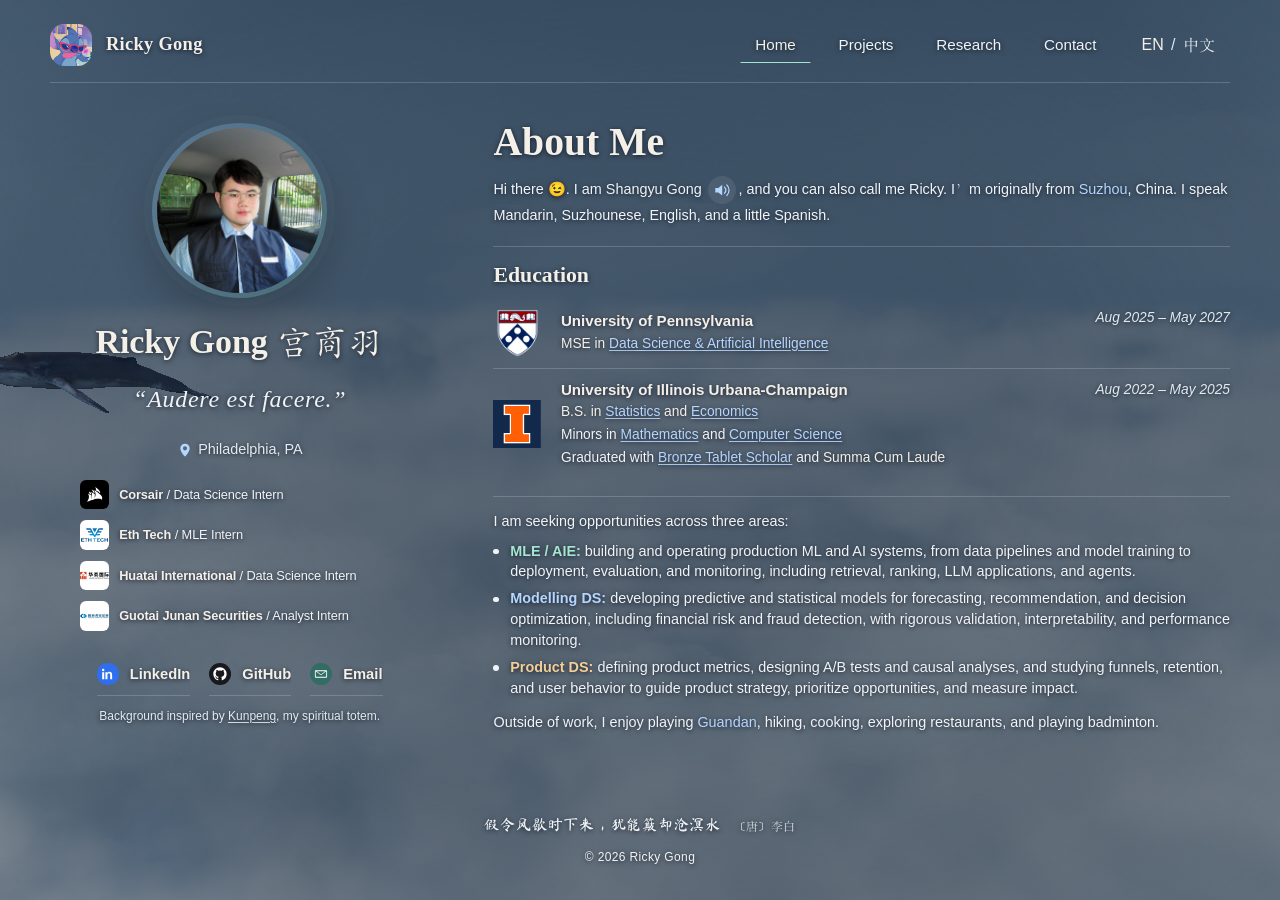
==== index.html @ 72120b15 "Add private portfolio analytics admin entry" ====
<!DOCTYPE html>
<html lang="en">
  <head>
    <meta charset="UTF-8" />
    <meta name="viewport" content="width=device-width, initial-scale=1.0" />
    <title>Ricky Gong | Homepage</title>
    <meta
      name="description"
      content="Shangyu Gong (Ricky Gong, 宫商羽): data science and AI portfolio featuring machine learning, search and recommendation, causal inference, research, and teaching."
    />
    <link rel="canonical" href="https://ricky-s-gong.github.io/" />
    <meta name="google-site-verification" content="833BFG0Uy-rl3wBpezrpCgb5vTBMN2tHVnR4rTbkSSg" />
    <meta property="og:type" content="website" />
    <meta property="og:url" content="https://ricky-s-gong.github.io/" />
    <meta property="og:title" content="Ricky Gong | Homepage" />
    <meta property="og:description" content="Explore Shangyu Gong's data science and AI projects, research, and teaching." />
    <link rel="icon" type="image/jpeg" href="./assets/favicon.jpg?v=20260407-detail-mobile-2022" />
    <link rel="preconnect" href="https://fonts.googleapis.com" />
    <link rel="preconnect" href="https://fonts.gstatic.com" crossorigin />
    <link rel="stylesheet" href="./styles.css?v=20261106-portfolio-admin-0076" />
    <script src="./locale.js?v=20260407-detail-mobile-2022"></script>
  </head>
  <body data-view="home" data-sky>
    <div class="home-sky" aria-hidden="true">
      <canvas id="home-sky"></canvas>
    </div>
    <div class="page-shell">
      <div class="ambient ambient-left"></div>
      <div class="ambient ambient-right"></div>

      <header class="site-header">
        <a class="brand" href="#home">
          <img class="brand-mark" src="./assets/favicon.jpg?v=20260827-stitch-brand-0015" alt="" />
          <span class="brand-text">Ricky Gong</span>
        </a>

        <div class="site-header-actions">
          <nav class="site-nav" aria-label="Primary">
            <a href="#home" data-view-link="home" id="nav-home">Home</a>
            <a href="#projects" data-view-link="projects" id="nav-projects">Projects</a>
            <a href="#research" data-view-link="research" id="nav-research">Research</a>
            <a href="#contact" data-view-link="contact" id="nav-contact">Contact</a>
          </nav>
          <button data-locale-toggle></button>
        </div>
      </header>

      <main id="top" class="view-stage">
        <section id="home" class="view-panel is-active" data-view="home">
          <div class="home-overview">
            <div class="hero home-hero">
              <div class="hero-stage glass">
                <div class="portrait-shell">
                  <div class="portrait-ring">
                    <img id="hero-portrait-image" class="portrait-image" alt="Portrait of Shangyu Gong" />
                    <div id="hero-portrait-fallback" class="portrait-fallback">RG</div>
                  </div>
                </div>

                <div class="intro-card">
                  <h1 id="hero-name"><span lang="en">Ricky Gong</span> <span class="hero-name-cn" lang="zh-Hans">宫商羽</span></h1>
                  <p class="hero-subtitle hero-motto" id="hero-subtitle"></p>
                  <p class="hero-location" id="hero-location"></p>
                  <div class="hero-industry-list" id="hero-industry-list"></div>

                  <div class="hero-link-row" id="hero-link-row"></div>
                  <p class="hero-background-note" id="hero-background-note"></p>
                </div>
              </div>
            </div>

            <div class="home-about">
              <h2 id="about-heading">About Me</h2>
              <div id="home-intro-content" class="home-about-prose section-tight">
                <p>I am Shangyu Gong (Ricky Gong, 宫商羽), studying Data Science &amp; Artificial Intelligence at the University of Pennsylvania. Explore my projects in machine learning, search and recommendation, causal inference, and data systems, alongside my research and teaching.</p>
              </div>
              <section class="education-section" aria-labelledby="education-heading">
                <h3 id="education-heading">Education</h3>
                <div class="education-list" id="education-list"></div>
              </section>
              <div id="home-about-content" class="home-about-prose section-tight"></div>
            </div>
          </div>
          <footer class="home-poem" lang="zh-Hans">
            <p class="poem-text">假令风歇时下来，犹能簸却沧溟水</p>
            <p class="poem-source">〔唐〕李白</p>
            <p class="home-copyright" lang="en">© 2026 Ricky Gong</p>
          </footer>
        </section>

        <section class="view-panel" data-view="projects">
          <div id="projects" class="section-heading project-section-header">
            <div>
              <h2 id="projects-heading">Selected Projects</h2>
            </div>
          </div>
          <div class="project-section-intro">
            <p id="projects-intro">
              This section brings together the projects that best represent how I think and work, organized by toolkit.
            </p>
          </div>
          <div class="projects-nav section-tight" id="projects-nav"></div>
          <div class="projects-categories section-offset" id="projects-categories"></div>
        </section>

        <section id="research" class="view-panel" data-view="research">
          <div class="research-section-stack">
            <section class="research-subsection">
              <div class="section-heading research-subheading">
                <div>
                  <h2 id="research-heading">Research</h2>
                </div>
              </div>
              <!-- <div id="research-intro" class="research-intro"></div> -->
              <section class="research-category">
                <!-- <h3 id="ai-research-heading">AI Research</h3> -->
                <div class="research-card-grid" id="ai-research-cards"></div>
              </section>
              <!--
              <section class="research-category" aria-labelledby="economics-research-heading">
                <h3 id="economics-research-heading">Economics Research</h3>
                <div class="research-card-grid" id="economics-research-cards"></div>
              </section>
              -->
            </section>
            <section class="research-subsection">
              <div class="section-heading research-subheading">
                <div>
                  <h2 id="teaching-heading">Teaching</h2>
                </div>
              </div>
              <div class="research-card-grid" id="teaching-cards"></div>
            </section>
          </div>
        </section>

        <section id="contact" class="view-panel" data-view="contact">
          <div class="contact-section glass">
            <div class="contact-copy">
              <h2 id="contact-heading">Connect, coffee chats, and potential opportunities.</h2>
              <p class="section-copy" id="contact-copy">
                If you'd like to connect, you can schedule a conversation, request my resume privately, or follow up
                by email or social media.
              </p>
            </div>
            <div class="contact-actions">
              <div class="contact-booking-grid" id="contact-booking"></div>
              <div class="hero-link-row contact-link-row" id="contact-links"></div>
              <div><a class="back-link" id="contact-admin" href="./admin/">Admin</a></div>
            </div>
          </div>
          <p class="site-credits">Background artwork: <a href="https://sketchfab.com/3d-models/blue-whale-textured-d24d19021c724c3a9134eebcb76b0e0f" target="_blank" rel="noreferrer">Blue Whale — Bohdan Lvov</a>, <a href="https://creativecommons.org/licenses/by/4.0/" target="_blank" rel="noreferrer">CC BY 4.0</a>; scene lighting, scale and flight path adapted for this site. Cloud texture: <a href="https://github.com/pmndrs/assets#textures" target="_blank" rel="noreferrer">pmndrs/assets, CC0</a>.</p>
        </section>
      </main>
    </div>

    <dialog id="teaser-dialog" class="teaser-dialog" aria-label="Paper teaser, full image">
      <button type="button" aria-label="Close image" autofocus>×</button>
      <img alt="" />
    </dialog>

    <script src="./projects-data.js?v=20260826-hero-industry-0005"></script>
    <script src="./script.js?v=20261106-portfolio-admin-0076"></script>
    <script src="./site-background.js?v=20261106-portfolio-admin-0076"></script>
    <script src="./site-analytics.js?v=20261106-portfolio-admin-0076"></script>
  </body>
</html>
---- styles.css ----
:root {
  --bg: #08111f;
  --bg-soft: #12233f;
  --surface: rgba(7, 17, 32, 0.64);
  --surface-border: rgba(154, 207, 255, 0.18);
  --text: #f3f6fb;
  --text-soft: #b7c6db;
  --text-muted: #8c9cb1;
  --accent: #7cf7c1;
  --accent-2: #7ac6ff;
  --accent-3: #ffd166;
  --shadow: 0 30px 80px rgba(0, 0, 0, 0.35);
  --radius-lg: 28px;
  --max-width: 1180px;
}

* {
  box-sizing: border-box;
}

html {
  scroll-behavior: smooth;
}

body {
  margin: 0;
  min-height: 100vh;
  font-family: "Avenir Next", "Segoe UI", "Site Songti", "Songti SC", "SimSun", sans-serif;
  color: var(--text);
  background:
    radial-gradient(circle at top left, rgba(122, 198, 255, 0.18), transparent 28%),
    radial-gradient(circle at top right, rgba(124, 247, 193, 0.12), transparent 30%),
    linear-gradient(160deg, #040a13 0%, #08111f 48%, #0d1930 100%);
}

a {
  color: inherit;
  text-decoration: none;
}

.page-shell {
  position: relative;
  overflow: hidden;
}

.ambient {
  position: fixed;
  width: 40rem;
  height: 40rem;
  border-radius: 999px;
  filter: blur(70px);
  opacity: 0.18;
  pointer-events: none;
  z-index: 0;
  animation: ambientDrift 14s ease-in-out infinite alternate;
}

.ambient-left {
  top: 3rem;
  left: -10rem;
  background: #39d6ff;
}

.ambient-right {
  top: 28rem;
  right: -14rem;
  background: #8fff96;
  animation-duration: 18s;
  animation-direction: alternate-reverse;
}

.site-header,
main {
  position: relative;
  z-index: 1;
}

.site-header {
  width: min(calc(100% - 2rem), var(--max-width));
  margin: 0 auto;
  padding: 1.5rem 0 0;
  display: flex;
  justify-content: space-between;
  align-items: center;
}

.site-header-actions {
  display: flex;
  align-items: center;
  gap: 0.9rem;
}

.brand {
  display: inline-flex;
  align-items: center;
  gap: 0.9rem;
  font-weight: 700;
  letter-spacing: 0.02em;
}

.brand-mark {
  width: 2.6rem;
  height: 2.6rem;
  border-radius: 0.9rem;
  display: block;
  overflow: hidden;
  object-fit: cover;
}

.brand-text {
  font-family: "Iowan Old Style", "Palatino Linotype", "Site Songti", "Songti SC", "SimSun", serif;
  font-size: 1.15rem;
}

.site-nav {
  display: flex;
  gap: 0.75rem;
  align-items: center;
  flex-wrap: wrap;
  color: var(--text-soft);
  font-size: 0.95rem;
}

.site-nav a {
  padding: 0.55rem 0.9rem;
  border-radius: 999px;
  border: 1px solid transparent;
  transition: border-color 180ms ease, background 180ms ease, color 180ms ease;
}

.site-nav a:hover,
.site-nav a:focus-visible {
  color: var(--text);
}

.site-nav a.is-active {
  color: var(--text);
  background: rgba(255, 255, 255, 0.06);
  border-color: rgba(124, 247, 193, 0.26);
}

.locale-toggle {
  display: inline-flex;
  align-items: center;
  gap: 0.45rem;
  padding: 0.55rem 0.9rem;
  border-radius: 999px;
  border: 1px solid rgba(154, 207, 255, 0.18);
  background: rgba(255, 255, 255, 0.05);
  color: var(--text-soft);
  font: inherit;
  cursor: pointer;
  transition: border-color 180ms ease, background 180ms ease, color 180ms ease, transform 180ms ease;
}

.locale-toggle:hover,
.locale-toggle:focus-visible {
  color: var(--text);
  border-color: rgba(124, 247, 193, 0.34);
  background: rgba(255, 255, 255, 0.08);
  transform: translateY(-1px);
}

.locale-toggle-option.is-active {
  color: var(--text);
}

.locale-toggle-divider {
  color: var(--text-muted);
}

main {
  width: min(calc(100% - 2rem), var(--max-width));
  margin: 0 auto;
  padding: 3rem 0 4rem;
}

.view-stage {
  min-height: calc(100vh - 7rem);
}

.detail-topbar {
  display: flex;
  justify-content: space-between;
  align-items: center;
  gap: 1rem;
}

.view-panel {
  display: none;
  min-height: calc(100vh - 7rem);
  padding: 2rem 0 1rem;
}

.view-panel.is-active {
  display: block;
}

@media (prefers-reduced-motion: no-preference) {
  .view-panel.is-active {
    animation: viewEnter 240ms cubic-bezier(.2, .65, .3, 1) both;
  }
}

@keyframes viewEnter {
  from { opacity: 0; transform: translateY(4px); }
  to { opacity: 1; transform: translateY(0); }
}

#home {
  padding-top: 0.6rem;
}

.home-overview {
  min-height: auto;
  display: grid;
  grid-template-columns: minmax(300px, 0.68fr) minmax(0, 1.32fr);
  gap: 1.25rem;
  align-items: stretch;
}

.home-hero {
  display: flex;
  align-items: center;
  justify-content: center;
  min-height: auto;
}

.hero-stage {
  width: 100%;
  min-height: 100%;
  display: grid;
  grid-template-columns: 1fr;
  gap: 1rem;
  align-items: center;
  justify-items: center;
  align-content: center;
  padding: 1.45rem;
  position: relative;
  overflow: hidden;
  transform-style: preserve-3d;
}

.hero-stage::before {
  content: "";
  position: absolute;
  inset: 0;
  background:
    radial-gradient(circle at 15% 35%, rgba(122, 198, 255, 0.18), transparent 28%),
    radial-gradient(circle at 80% 70%, rgba(124, 247, 193, 0.14), transparent 26%);
  pointer-events: none;
}

.hero-stage::after {
  content: none;
}

.motion-ready .hero-stage::after {
  animation: none;
}

.portrait-shell,
.intro-card {
  position: relative;
  z-index: 1;
}

.portrait-shell {
  display: flex;
  justify-content: center;
}

.portrait-ring {
  width: clamp(175px, 13vw, 220px);
  height: clamp(175px, 13vw, 220px);
  border-radius: 999px;
  padding: 5px;
  overflow: hidden;
  background: linear-gradient(135deg, rgba(154, 207, 255, 0.28), rgba(124, 247, 193, 0.16));
  box-shadow:
    0 18px 45px rgba(0, 0, 0, 0.24),
    0 0 0 8px rgba(154, 207, 255, 0.035);
  position: relative;
}

.portrait-ring > * {
  position: relative;
  z-index: 1;
}

.portrait-image,
.portrait-fallback {
  width: 100%;
  height: 100%;
  border-radius: 999px;
}

.portrait-image {
  display: none;
  object-fit: cover;
  object-position: center 48%;
  background: #657286;
}

.portrait-image.is-visible {
  display: block;
}

.portrait-fallback {
  display: grid;
  place-items: center;
  background:
    radial-gradient(circle at 30% 25%, rgba(255, 255, 255, 0.18), transparent 20%),
    linear-gradient(160deg, #143152 0%, #0f223b 55%, #0a1627 100%);
  font-family: "Baskerville", "Times New Roman", "Site Songti", "Songti SC", "SimSun", serif;
  font-size: clamp(3rem, 7vw, 4.6rem);
  font-weight: 700;
  letter-spacing: 0.04em;
  color: rgba(243, 246, 251, 0.94);
}

.portrait-fallback.is-hidden {
  display: none;
}

.intro-card {
  width: 100%;
  max-width: 460px;
  padding: 0;
  border: 0;
  border-radius: 0;
  background: transparent;
  backdrop-filter: none;
  -webkit-backdrop-filter: none;
  box-shadow: none;
  text-align: center;
}

.intro-card h1 {
  font-size: clamp(2rem, 3.15vw, 2.7rem);
  max-width: none;
}

.name-audio-button {
  display: inline-flex;
  align-items: center;
  justify-content: center;
  vertical-align: middle;
  width: 1.75rem;
  height: 1.75rem;
  margin: 0 .15rem;
  padding: .3rem;
  border: 0;
  border-radius: 50%;
  background: rgba(255, 255, 255, .08);
  color: var(--accent-2);
  cursor: pointer;
}
.name-audio-button svg { width: 100%; height: 100%; }
.name-audio-button:hover { color: var(--accent); background: rgba(255, 255, 255, .16); }
.name-audio-status { color: var(--text-soft); font-size: .85rem; }

.eyebrow,
.section-tag,
.status-label,
.spotlight-label {
  text-transform: uppercase;
  letter-spacing: 0.18em;
  font-size: 0.73rem;
  color: var(--accent);
}

h1,
h2,
h3 {
  margin: 0;
}

h1 {
  margin-top: 0.65rem;
  font-family: "Baskerville", "Times New Roman", "Site Songti", "Songti SC", "SimSun", serif;
  font-size: clamp(3rem, 7vw, 5rem);
  line-height: 0.96;
  max-width: 12ch;
}

h2 {
  font-family: "Baskerville", "Times New Roman", "Site Songti", "Songti SC", "SimSun", serif;
  font-size: clamp(2rem, 4vw, 3rem);
}

.home-about h2 {
  font-size: clamp(2.1rem, 3.1vw, 3rem);
  line-height: 1;
}

h3 {
  font-size: 1.1rem;
}

.hero-text,
.section-copy,
.prose,
.stack-item p,
.toolbox-copy,
.project-card p {
  color: var(--text-soft);
  line-height: 1.75;
  font-size: 1rem;
}

.hero-text {
  margin: 0.8rem auto 0;
  max-width: 46ch;
  text-align: center;
  line-height: 1.56;
  font-size: clamp(0.92rem, 1vw, 1rem);
}

.hero-subtitle {
  margin: 0.55rem auto 0;
  max-width: none;
  color: var(--text);
  font-size: clamp(1.05rem, 1.7vw, 1.38rem);
  line-height: 1.3;
  font-weight: 500;
}

.hero-location {
  display: flex;
  align-items: center;
  justify-content: center;
  gap: 0.34rem;
  margin: 0.48rem auto 0;
  color: var(--text-muted);
  font-size: 0.9rem;
  line-height: 1.2;
}

.hero-location-icon {
  display: grid;
  width: 1rem;
  height: 1rem;
  place-items: center;
  color: var(--accent-2);
}

.hero-location-svg {
  width: 100%;
  height: 100%;
}

.hero-link-row {
  display: flex;
  flex-wrap: nowrap;
  gap: 0.42rem;
  margin-top: 1.05rem;
  align-items: center;
  justify-content: center;
}

.button {
  padding: 0.9rem 1.3rem;
  border-radius: 999px;
  font-weight: 700;
  transition: transform 180ms ease, box-shadow 180ms ease, background 180ms ease;
}

.button:hover,
.button:focus-visible {
  transform: translateY(-2px);
}

.button-primary {
  color: #04101e;
  background: linear-gradient(135deg, var(--accent), var(--accent-2));
  box-shadow: 0 10px 24px rgba(122, 198, 255, 0.24);
}

.button-secondary {
  border: 1px solid rgba(255, 255, 255, 0.12);
  background: rgba(255, 255, 255, 0.04);
}

.hero-link,
.glass,
.timeline-item::before,
.project-card,
.capability-card {
  backdrop-filter: blur(16px);
  -webkit-backdrop-filter: blur(16px);
}

.hero-link,
.glass,
.project-card,
.capability-card,
.timeline-item {
  border: 1px solid var(--surface-border);
  background: var(--surface);
  border-radius: var(--radius-lg);
  box-shadow: var(--shadow);
}

.panel,
.toolbox,
.contact-section {
  padding: 1.4rem;
}

.stack-item-meta {
  display: block;
  margin-top: 0.4rem;
  color: var(--text-muted);
  font-size: 0.9rem;
}

.hero-link-row .hero-link {
  display: inline-flex;
  align-items: center;
  gap: 0.7rem;
  justify-content: center;
  min-width: 0;
  padding: 0.95rem 1.25rem;
  border-radius: 16px;
  color: var(--text);
  font-weight: 600;
  white-space: nowrap;
  position: relative;
  overflow: hidden;
  transform: perspective(800px) rotateX(var(--tilt-x, 0deg)) rotateY(var(--tilt-y, 0deg));
  transition: transform 220ms ease, border-color 180ms ease, background 180ms ease, box-shadow 220ms ease;
}

.hero-link-row .hero-link::after,
.contact-action-card::after,
.project-card-link::before {
  content: "";
  position: absolute;
  inset: 0;
  border-radius: inherit;
  background: radial-gradient(circle at var(--glare-x, 50%) var(--glare-y, 0%), rgba(255, 255, 255, 0.2), transparent 32%);
  opacity: 0;
  pointer-events: none;
  transition: opacity 180ms ease;
}

.hero-link-row .hero-link:hover,
.hero-link-row .hero-link:focus-visible {
  transform: perspective(800px) translateY(-2px) rotateX(var(--tilt-x, 0deg)) rotateY(var(--tilt-y, 0deg));
  border-color: rgba(124, 247, 193, 0.34);
  box-shadow: 0 18px 42px rgba(0, 0, 0, 0.24);
}

.hero-link-row .hero-link:hover::after,
.hero-link-row .hero-link:focus-visible::after,
.contact-action-card:hover::after,
.contact-action-card:focus-visible::after,
.project-card-link:hover::before,
.project-card-link:focus-visible::before {
  opacity: 1;
}

.hero-link-row .hero-link-icon {
  width: 1.35rem;
  height: 1.35rem;
  display: grid;
  place-items: center;
  color: currentColor;
  flex: 0 0 auto;
}

.hero-link-row .hero-link-svg {
  width: 100%;
  height: 100%;
  display: block;
}

.hero-link-row .hero-link-text {
  font-size: 0.92rem;
  line-height: 1;
}

.hero-link-row .hero-link {
  padding: 0.58rem 0.68rem;
  border-radius: 14px;
}

.home-hero .hero-link-row .hero-link,
.home-hero .hero-link-row .hero-link:hover,
.home-hero .hero-link-row .hero-link:focus-visible {
  transform: none;
}

.home-hero .hero-link-row .hero-link::after {
  content: none;
}

.hero-link-row .hero-link[href^="https://www.linkedin.com"] {
  background: rgba(255, 255, 255, 0.05);
  border-color: rgba(86, 138, 255, 0.2);
  color: var(--text);
}

.hero-link-row .hero-link[href^="https://github.com"] {
  background: rgba(255, 255, 255, 0.05);
  border-color: rgba(255, 255, 255, 0.12);
  color: var(--text);
}

.hero-link-row .hero-link[href^="mailto:"] {
  background: rgba(255, 255, 255, 0.06);
  color: var(--text);
}

.hero-link-row .hero-link[href^="https://www.linkedin.com"] .hero-link-icon {
  color: #ffffff;
  background: #2f6fed;
  border-radius: 10px;
  padding: 0.22rem;
}

.hero-link-row .hero-link[href^="https://github.com"] .hero-link-icon {
  color: #ffffff;
  background: #17191d;
  border-radius: 999px;
  padding: 0.24rem;
}

.hero-link-row .hero-link[href^="mailto:"] .hero-link-icon {
  color: #ffffff;
  background: rgba(124, 247, 193, 0.22);
  border-radius: 999px;
  padding: 0.24rem;
}

.projects-nav {
  display: flex;
  flex-wrap: nowrap;
  gap: 0.42rem;
  overflow-x: auto;
  scrollbar-width: none;
}

.projects-nav::-webkit-scrollbar {
  display: none;
}

.project-nav-pill {
  border: 1px solid rgba(255, 255, 255, 0.12);
  background: rgba(5, 8, 14, 0.88);
  color: var(--text);
  border-radius: 999px;
  flex: 1 1 0;
  min-width: fit-content;
  padding: 0.54rem 0.62rem;
  font: inherit;
  font-size: clamp(0.74rem, 0.9vw, 0.9rem);
  line-height: 1.15;
  white-space: nowrap;
  cursor: pointer;
  transition: border-color 180ms ease, color 180ms ease, transform 180ms ease, background 180ms ease;
}

.project-nav-pill:hover,
.project-nav-pill:focus-visible {
  color: var(--text);
  border-color: rgba(124, 247, 193, 0.34);
  background: rgba(13, 18, 29, 0.96);
  transform: translateY(-1px);
}

.projects-categories {
  display: grid;
  gap: 3.5rem;
}

.project-category-block {
  display: grid;
  gap: 1.4rem;
  scroll-margin-top: 1.5rem;
}

.project-category-heading {
  align-items: start;
}

.project-category-heading > div {
  align-self: start;
}

.project-category-heading h2 {
  margin: 0;
  font-size: clamp(1.18rem, 1.8vw, 1.65rem);
  line-height: 1.15;
}

.project-category-heading .section-copy {
  margin: 0;
  font-size: 0.98rem;
  max-width: 44rem;
}

.project-section-header {
  grid-template-columns: 1fr;
  align-items: end;
  margin-bottom: 0.5rem;
}

.project-section-intro {
  max-width: 980px;
}

.project-section-intro p {
  margin: 0;
  color: var(--text-soft);
  line-height: 1.78;
  font-size: 1rem;
}

.project-card-link {
  display: grid;
  gap: 0.95rem;
  align-content: start;
  animation: none;
  transform: perspective(1000px) rotateX(var(--tilt-x, 0deg)) rotateY(var(--tilt-y, 0deg));
  transform-style: preserve-3d;
  transition: transform 220ms ease, border-color 180ms ease, background 180ms ease, box-shadow 220ms ease;
}

.project-card-link:hover,
.project-card-link:focus-visible {
  transform: perspective(1000px) translateY(-6px) rotateX(var(--tilt-x, 0deg)) rotateY(var(--tilt-y, 0deg));
  border-color: rgba(124, 247, 193, 0.3);
  box-shadow: 0 34px 86px rgba(0, 0, 0, 0.42);
}

.project-cover {
  position: relative;
  min-height: 125px;
  border-radius: 16px;
  overflow: hidden;
  border: 1px solid rgba(255, 255, 255, 0.08);
  background-color: rgba(9, 21, 38, 0.92);
}

.project-cover-image,
.project-cover-overlay {
  position: absolute;
  inset: 0;
  width: 100%;
  height: 100%;
  border-radius: inherit;
}

.project-cover-image {
  z-index: 0;
  background-position: center;
  background-repeat: no-repeat;
  background-size: cover;
  transition: transform 520ms ease, filter 520ms ease;
}

.project-card-link:hover .project-cover-image,
.project-card-link:focus-visible .project-cover-image {
  transform: scale(1.065);
  filter: saturate(1.12) contrast(1.04);
}

.project-cover--white-canvas .project-cover-image {
  background-color: #ffffff;
  background-size: contain;
  background-origin: content-box;
  background-clip: content-box;
  padding: 0.9rem 1rem;
}

.project-cover-overlay {
  z-index: 1;
  background-position: center;
  background-repeat: no-repeat;
  background-size: cover;
}

.project-cover-label {
  position: absolute;
  z-index: 2;
  left: 0.75rem;
  bottom: 0.75rem;
  display: inline-flex;
  align-items: center;
  padding: 0.38rem 0.68rem;
  border-radius: 999px;
  font-family: "Baskerville", "Times New Roman", "Site Songti", "Songti SC", "SimSun", serif;
  font-size: 0.9rem;
  letter-spacing: 0.02em;
  line-height: 1;
  backdrop-filter: blur(10px);
  -webkit-backdrop-filter: blur(10px);
}

.project-status-pill {
  position: absolute;
  z-index: 2;
  top: 0.7rem;
  right: 0.7rem;
  padding: 0.3rem 0.56rem;
  border-radius: 999px;
  font-size: 0.72rem;
}

.project-cover--light-text .project-cover-label {
  color: #f8fafc;
  text-shadow: none;
  background: rgba(15, 23, 42, 0.5);
  border: 1px solid rgba(148, 163, 184, 0.18);
  box-shadow: 0 10px 24px rgba(15, 23, 42, 0.18);
}

.project-cover--light-text .project-status-pill {
  color: #f8fafc;
}

.project-cover--dark-text .project-cover-label {
  color: #f8fafc;
  text-shadow: none;
  background: rgba(15, 23, 42, 0.5);
  border: 1px solid rgba(148, 163, 184, 0.18);
  box-shadow: 0 10px 24px rgba(2, 6, 23, 0.16);
}

.project-cover--dark-text .project-status-pill {
  color: #f8fafc;
}

.project-status-pill--completed {
  background: rgba(61, 150, 96, 0.5);
  border: 1px solid rgba(123, 220, 154, 0.44);
}

.project-status-pill--progress {
  background: rgba(72, 125, 214, 0.5);
  border: 1px solid rgba(126, 176, 255, 0.42);
}

.detail-shell {
  min-height: 100vh;
}

.project-detail-page {
  position: relative;
  z-index: 1;
  width: min(calc(100% - 2rem), 980px);
  margin: 0 auto;
  padding: 3rem 0 4rem;
}

.back-link {
  display: inline-flex;
  margin-bottom: 1.4rem;
  color: var(--text-soft);
  transition: color 180ms ease;
}

.back-link:hover,
.back-link:focus-visible {
  color: var(--text);
}

.project-detail-hero {
  padding: 0.5rem 0 0;
}

.project-detail-header {
  display: grid;
  gap: 1rem;
}

.project-detail-title-block {
  min-width: 0;
  width: 100%;
}

.detail-resource-row {
  display: flex;
  flex-wrap: wrap;
  gap: 0.7rem;
  justify-content: flex-start;
}

.detail-resource-button {
  display: inline-flex;
  align-items: center;
  justify-content: center;
  min-width: 6rem;
  padding: 0.8rem 1rem;
  border-radius: 14px;
  border: 1px solid rgba(154, 207, 255, 0.18);
  background: rgba(255, 255, 255, 0.05);
  color: var(--text);
  transition: transform 180ms ease, border-color 180ms ease;
}

.detail-resource-button:hover,
.detail-resource-button:focus-visible {
  transform: translateY(-2px);
  border-color: rgba(124, 247, 193, 0.32);
}

.project-detail-summary {
  margin: 0.9rem 0 0;
  color: var(--text-soft);
  line-height: 1.75;
  font-size: 1rem;
}

.project-detail-summary a,
.project-detail-article a {
  color: var(--accent-2);
}

.project-detail-summary a:hover,
.project-detail-summary a:focus-visible,
.project-detail-article a:hover,
.project-detail-article a:focus-visible {
  color: var(--accent);
}

.detail-meta-row {
  display: flex;
  flex-wrap: wrap;
  gap: 0.7rem;
  margin-top: 1.4rem;
}

.project-detail-article {
  padding: 2.1rem 2rem 2.25rem;
}

.project-detail-header h1 {
  margin: 0.2rem 0 0;
  font-size: clamp(1.08rem, 1.32vw, 1.56rem);
  line-height: 1.1;
  letter-spacing: -0.015em;
  max-width: none;
  white-space: nowrap;
  word-break: keep-all;
  overflow-wrap: normal;
}

.project-detail-header .hero-subtitle {
  margin: 0.8rem 0 0;
  font-size: 1rem;
  color: var(--text-muted);
  max-width: none;
}

.project-detail-article h2 {
  margin: 1.85rem 0 0;
  font-size: 1rem;
  font-weight: 600;
  line-height: 1.35;
  letter-spacing: 0.01em;
  color: rgba(235, 242, 255, 0.96);
}

.project-detail-article h2:first-child {
  margin-top: 0;
}

.project-detail-article p {
  margin: 0.78rem 0 0;
  color: var(--text-soft);
  line-height: 1.86;
  text-align: justify;
  text-justify: inter-word;
}

.project-detail-article ul {
  margin: 0.95rem 0 0;
  padding-left: 1.2rem;
  color: var(--text-soft);
  line-height: 1.8;
  text-align: justify;
  text-justify: inter-word;
}

.project-detail-article li + li {
  margin-top: 0.45rem;
}

.project-detail-article code {
  padding: 0.1rem 0.35rem;
  border-radius: 6px;
  background: rgba(255, 255, 255, 0.07);
  font-size: 0.92em;
}

.project-detail-article pre {
  margin: 0.95rem 0 0;
  overflow-x: auto;
}

.project-detail-article pre code {
  display: block;
  padding: 0.9rem 1rem;
  white-space: pre;
}

.project-detail-article table {
  width: 100%;
  margin: 1rem 0 0;
  border-collapse: collapse;
  color: var(--text-soft);
  font-size: 0.92rem;
  line-height: 1.55;
  overflow-wrap: anywhere;
}

.project-detail-article th,
.project-detail-article td {
  padding: 0.72rem 0.78rem;
  border: 1px solid rgba(154, 207, 255, 0.14);
  vertical-align: top;
}

.project-detail-article th {
  color: rgba(235, 242, 255, 0.96);
  font-weight: 600;
  background: rgba(255, 255, 255, 0.06);
}

.project-detail-article td {
  background: rgba(255, 255, 255, 0.025);
}

.detail-figure {
  margin: 1.5rem 0 1.8rem;
}

.detail-figure img {
  display: block;
  width: 100%;
  height: auto;
  border: 1px solid var(--border);
  border-radius: 8px;
  background: #ffffff;
}

.detail-figure figcaption {
  margin-top: 0.65rem;
  color: var(--muted);
  font-size: 0.92rem;
}

.math-block {
  margin: 0.95rem 0 0;
  padding: 1rem 1.1rem;
  border-radius: 16px;
  border: 1px solid rgba(154, 207, 255, 0.12);
  background: rgba(255, 255, 255, 0.04);
  overflow-x: auto;
}

.section-heading,
.contact-section,
.split-grid,
.capability-grid,
.project-grid {
  display: grid;
  gap: 1.4rem;
}

.home-about {
  margin: 0;
  padding: 1.45rem 1.55rem;
  border: 1px solid rgba(154, 207, 255, 0.12);
  border-radius: 28px;
  background: rgba(7, 17, 32, 0.42);
  align-self: stretch;
}

.home-about-prose {
  max-width: 100%;
}

.home-about .section-tight {
  margin-top: 0.85rem;
}

.home-about-prose p {
  margin: 0 0 0.75rem;
  color: var(--text-soft);
  line-height: 1.56;
  font-size: clamp(0.9rem, 0.98vw, 1rem);
  text-align: justify;
  text-justify: inter-word;
}

.home-about-prose p:last-child {
  margin-bottom: 0;
}

.education-section {
  margin-top: 1.25rem;
  padding: 1rem 0;
  border-top: 1px solid rgba(154, 207, 255, 0.12);
  border-bottom: 1px solid rgba(154, 207, 255, 0.12);
}

.education-section h3 {
  color: var(--text);
  font-family: "Baskerville", "Times New Roman", "Site Songti", "Songti SC", "SimSun", serif;
  font-size: clamp(1.2rem, 1.7vw, 1.45rem);
}

.education-list {
  display: grid;
  margin-top: 0.55rem;
}

.education-entry {
  display: grid;
  grid-template-columns: 3.5rem minmax(0, 1fr) auto;
  gap: 0.72rem;
  align-items: center;
  padding: 0.72rem 0;
  border-top: 1px solid rgba(154, 207, 255, 0.1);
}

.education-entry:first-child {
  border-top: 0;
}

.education-logo {
  width: 3rem;
  height: 3rem;
  object-fit: contain;
}

.education-copy h4 {
  margin: 0;
  color: var(--text);
  font-size: clamp(0.94rem, 1.18vw, 1.08rem);
  line-height: 1.25;
}

.education-copy p,
.education-period {
  margin: 0.24rem 0 0;
  color: var(--text-soft);
  font-size: 0.86rem;
  line-height: 1.38;
}

.education-degree {
  color: var(--text) !important;
}

.education-minor {
  color: var(--text-soft);
}

.education-honors {
  color: var(--text-soft) !important;
}

.education-honor-summa {
  color: var(--text);
}

.education-period {
  align-self: start;
  margin-top: 0.05rem;
  color: var(--text-muted);
  font-style: italic;
  text-align: right;
  white-space: nowrap;
}

.education-copy a,
.research-intro a {
  color: var(--accent-2);
  text-decoration: underline;
  text-decoration-thickness: 1px;
  text-underline-offset: 0.16em;
}

.education-copy a:hover,
.education-copy a:focus-visible,
.research-intro a:hover,
.research-intro a:focus-visible {
  color: var(--accent);
}

.hero-industry-list {
  display: grid;
  width: min(100%, 20rem);
  margin: 1rem auto 0;
  text-align: left;
}

.industry-entry {
  display: grid;
  grid-template-columns: 2rem minmax(0, 1fr);
  gap: 0.62rem;
  align-items: center;
  min-width: 0;
  padding: 0.46rem 0;
}

.industry-logo {
  width: 2rem;
  height: 2rem;
  border-radius: 0.38rem;
  object-fit: contain;
}

.industry-entry p {
  min-width: 0;
  margin: 0;
  color: var(--text-soft);
  font-size: clamp(0.76rem, 1.1vw, 0.9rem);
  line-height: 1.2;
  letter-spacing: -0.01em;
  white-space: nowrap;
}

.industry-entry strong {
  color: var(--text);
}

.hero-industry-list .industry-entry {
  grid-template-columns: 1.85rem minmax(0, 1fr);
  padding: 0.34rem 0;
}

.hero-industry-list .industry-logo {
  width: 1.85rem;
  height: 1.85rem;
}

.hero-industry-list .industry-entry p {
  font-size: clamp(0.73rem, 1vw, 0.84rem);
}

.about-focus-list {
  display: block;
  margin-top: 0.5rem;
  text-align: left;
}

.about-focus-list > span {
  display: block;
  position: relative;
  margin-top: 0.38rem;
  padding-left: 1.05rem;
  line-height: 1.45;
}

.about-focus-list > span::before {
  content: "";
  position: absolute;
  left: 0;
  top: 0.58em;
  width: 0.34rem;
  height: 0.34rem;
  border-radius: 999px;
  background: rgba(124, 247, 193, 0.72);
}

.focus-role,
.focus-emphasis {
  color: var(--accent);
  font-weight: inherit;
}

.home-about-prose a {
  color: var(--accent-2);
}

.home-about-prose a:hover,
.home-about-prose a:focus-visible {
  color: var(--accent);
}

.section-heading,
.contact-section {
  grid-template-columns: 1fr 0.9fr;
  align-items: center;
}

.panel-block {
  margin-top: 1.4rem;
  padding: 1.6rem;
}

.section-tight {
  margin-top: 1.4rem;
}

.section-offset {
  margin-top: 3rem;
}

.capability-grid {
  grid-template-columns: repeat(3, minmax(0, 1fr));
  gap: 1.1rem;
}

.project-grid {
  grid-template-columns: repeat(4, minmax(0, 1fr));
  gap: 0.95rem;
}

.capability-card {
  padding: 1.25rem;
}

.project-card {
  position: relative;
  overflow: hidden;
  padding: 1rem;
}

.project-card h3 {
  font-size: 1rem;
  line-height: 1.25;
}

.project-card p {
  font-size: 0.92rem;
  line-height: 1.62;
}

.project-card--featured {
  grid-column: 1 / -1;
  grid-template-columns: minmax(0, 1.7fr) minmax(18rem, 0.8fr);
  grid-template-rows: auto auto 1fr;
  gap: 1.15rem 1.5rem;
  align-items: start;
  padding: 1.25rem;
}

.project-card--featured .project-cover {
  grid-column: 1;
  grid-row: 1 / 4;
  min-height: 0;
  aspect-ratio: 1920 / 889;
}

.project-card--featured h3 {
  margin-top: 0.35rem;
  font-size: clamp(1.55rem, 2.4vw, 2rem);
}

.project-card--featured p {
  max-width: 42ch;
  font-size: 1rem;
  line-height: 1.72;
}

.project-card--featured .tag-list {
  align-self: end;
}

.project-card::after {
  content: "";
  position: absolute;
  inset: auto -20% -40% auto;
  width: 9rem;
  height: 9rem;
  border-radius: 999px;
  background: radial-gradient(circle, rgba(124, 247, 193, 0.2), transparent 70%);
  transition: transform 260ms ease, opacity 260ms ease;
}

.project-card:hover::after,
.project-card:focus-visible::after {
  opacity: 0.9;
  transform: translate(-8%, -8%) scale(1.15);
}

.timeline-date {
  color: var(--accent-3);
  font-size: 0.82rem;
  letter-spacing: 0.08em;
  text-transform: uppercase;
}

.tag-list,
.contact-links,
.tool-pills {
  display: flex;
  flex-wrap: wrap;
  gap: 0.65rem;
}

.tag,
.pill,
.contact-chip {
  display: inline-flex;
  align-items: center;
  gap: 0.4rem;
  border-radius: 999px;
  padding: 0.45rem 0.8rem;
  background: rgba(255, 255, 255, 0.06);
  border: 1px solid rgba(255, 255, 255, 0.08);
  color: var(--text-soft);
  font-size: 0.88rem;
}

.split-grid {
  grid-template-columns: repeat(2, minmax(0, 1fr));
}

.research-card-grid {
  display: grid;
  grid-template-columns: repeat(3, minmax(0, 1fr));
  gap: 1.1rem;
  align-items: start;
}

.research-section-stack {
  display: grid;
  gap: 1.6rem;
}

.research-subsection {
  display: grid;
  gap: 0.95rem;
}

.research-category {
  display: grid;
  gap: 0.8rem;
}

.research-category h3 {
  margin: 0;
  color: var(--text);
  font-size: 1.05rem;
}

.research-subheading {
  margin-bottom: 0;
}

.research-intro {
  width: 100%;
  max-width: none;
  color: var(--text-soft);
  font-size: 1rem;
  line-height: 1.7;
}

.research-intro p {
  margin: 0;
}

.stack-list,
.timeline {
  display: grid;
  gap: 1rem;
}

.research-card {
  display: grid;
  gap: 0.95rem;
  align-content: start;
}

.research-card-heading {
  min-width: 0;
}

.research-card-title {
  margin: 0;
  overflow-x: auto;
  color: var(--text);
  font-size: clamp(0.8rem, 1.05vw, 1rem);
  line-height: 1.3;
  white-space: nowrap;
  scrollbar-width: thin;
  scrollbar-color: rgba(154, 207, 255, 0.45) transparent;
}

.research-card-title:focus-visible {
  outline: 2px solid var(--accent);
  outline-offset: 0.2rem;
  border-radius: 0.2rem;
}

.research-card-period {
  margin: 0.34rem 0 0;
  font-size: 0.82rem;
}

.research-card .stack-item-meta {
  margin-top: 0;
}

.research-card a {
  color: var(--accent-2);
  text-decoration: underline;
  text-decoration-thickness: 1px;
  text-underline-offset: 0.16em;
  transition: color 180ms ease, text-decoration-color 180ms ease;
}

.research-card a:hover,
.research-card a:focus-visible {
  color: var(--accent);
  text-decoration-color: var(--accent);
}

.research-card p:last-child {
  margin-bottom: 0;
}

.research-details {
  margin-top: 0.05rem;
}

.research-details summary {
  display: flex;
  width: fit-content;
  align-items: center;
  gap: 0.36rem;
  color: var(--accent-2);
  cursor: pointer;
  font-size: 0.88rem;
  font-weight: 600;
  list-style: none;
}

.research-details summary::-webkit-details-marker {
  display: none;
}

.research-details summary:focus-visible {
  outline: 2px solid var(--accent);
  outline-offset: 0.26rem;
  border-radius: 0.2rem;
}

.details-label-open {
  display: none;
}

.research-details[open] .details-label-open {
  display: inline;
}

.research-details[open] .details-label-closed {
  display: none;
}

.details-chevron {
  display: inline-block;
  font-size: 1.15rem;
  line-height: 0.8;
  transition: transform 180ms ease;
}

.research-details[open] .details-chevron {
  transform: rotate(180deg);
}

.research-details > p {
  margin: 0.7rem 0 0;
  color: var(--text-soft);
  font-size: 0.95rem;
  line-height: 1.65;
}

.stack-item {
  padding-top: 1rem;
  border-top: 1px solid rgba(255, 255, 255, 0.08);
}

.stack-item:first-child {
  border-top: 0;
  padding-top: 0;
}

.stack-item-header {
  display: flex;
  justify-content: space-between;
  gap: 1rem;
  align-items: baseline;
}

.stack-item-header .stack-item-meta {
  white-space: nowrap;
  flex: 0 0 auto;
}

.timeline-item {
  position: relative;
  padding: 1.2rem 1.2rem 1.2rem 4rem;
}

.timeline-item::before {
  content: "";
  position: absolute;
  left: 1.4rem;
  top: 1.5rem;
  width: 1rem;
  height: 1rem;
  border-radius: 999px;
  background: linear-gradient(135deg, var(--accent-2), var(--accent));
  box-shadow: 0 0 0 0.35rem rgba(124, 247, 193, 0.12);
}

.timeline-item h3 {
  margin-top: 0.25rem;
}

.timeline-item p {
  color: var(--text-soft);
  line-height: 1.7;
}

.toolbox {
  display: grid;
  gap: 1rem;
}

.toolbox-copy {
  margin: 0;
}

.contact-chip:hover,
.contact-chip:focus-visible {
  border-color: rgba(124, 247, 193, 0.4);
  color: var(--text);
}

.contact-actions {
  display: grid;
  gap: 1rem;
}

.contact-booking-grid {
  display: grid;
  gap: 0.95rem;
}

.contact-copy {
  display: grid;
  gap: 0.9rem;
  align-content: center;
}

.contact-copy h2 {
  font-size: clamp(1.7rem, 3.2vw, 2.45rem);
  line-height: 1.04;
}

.contact-action-card {
  display: grid;
  grid-template-columns: auto 1fr;
  gap: 0.9rem;
  align-items: start;
  padding: 1.05rem 1.1rem;
  border-radius: 20px;
  border: 1px solid rgba(255, 255, 255, 0.1);
  background: rgba(255, 255, 255, 0.05);
  color: var(--text);
  position: relative;
  overflow: hidden;
  transform: perspective(900px) rotateX(var(--tilt-x, 0deg)) rotateY(var(--tilt-y, 0deg));
  transition: transform 220ms ease, border-color 180ms ease, background 180ms ease, box-shadow 220ms ease;
}

.contact-action-card:hover,
.contact-action-card:focus-visible {
  transform: perspective(900px) translateY(-3px) rotateX(var(--tilt-x, 0deg)) rotateY(var(--tilt-y, 0deg));
  box-shadow: 0 22px 48px rgba(0, 0, 0, 0.25);
}

.contact-action-card--mint {
  border-color: rgba(124, 247, 193, 0.22);
  background: linear-gradient(135deg, rgba(124, 247, 193, 0.12), rgba(255, 255, 255, 0.04));
}

.contact-action-card--mint:hover,
.contact-action-card--mint:focus-visible {
  border-color: rgba(124, 247, 193, 0.42);
}

.contact-action-card--blue {
  border-color: rgba(154, 207, 255, 0.22);
  background: linear-gradient(135deg, rgba(122, 198, 255, 0.12), rgba(255, 255, 255, 0.04));
}

.contact-action-card--blue:hover,
.contact-action-card--blue:focus-visible {
  border-color: rgba(154, 207, 255, 0.42);
}

.contact-action-card--slate {
  border-color: rgba(255, 255, 255, 0.14);
  background: linear-gradient(135deg, rgba(255, 255, 255, 0.08), rgba(255, 255, 255, 0.03));
}

.contact-action-card--slate:hover,
.contact-action-card--slate:focus-visible {
  border-color: rgba(255, 255, 255, 0.26);
}

.contact-action-icon {
  width: 2.4rem;
  height: 2.4rem;
  display: grid;
  place-items: center;
  border-radius: 14px;
  background: rgba(4, 16, 30, 0.56);
  color: #ffffff;
  flex: 0 0 auto;
}

.contact-action-copy {
  display: grid;
  gap: 0.3rem;
}

.contact-action-copy strong {
  font-size: 1rem;
  line-height: 1.2;
}

.contact-action-copy span {
  color: var(--text-soft);
  line-height: 1.55;
  font-size: 0.94rem;
}

.contact-link-grid {
  display: flex;
  flex-wrap: wrap;
  gap: 0.8rem;
}

.contact-link-row {
  margin-top: 0;
  flex-wrap: wrap;
}

.motion-ready .intro-card {
  animation: none;
}

.motion-ready .tag:nth-child(2n) {
  animation: microFloat 4.8s ease-in-out infinite;
}

.motion-ready .tag:nth-child(2n + 1) {
  animation: microFloat 5.6s ease-in-out infinite reverse;
}

@keyframes ambientDrift {
  from {
    transform: translate3d(0, 0, 0) scale(1);
  }
  to {
    transform: translate3d(4rem, 2.2rem, 0) scale(1.08);
  }
}

@keyframes shimmerSweep {
  0%,
  55% {
    transform: translateX(-120%) rotate(18deg);
  }
  78%,
  100% {
    transform: translateX(120%) rotate(18deg);
  }
}

@keyframes heroAurora {
  from {
    transform: translate3d(-1.5%, -1%, 0) scale(1);
  }
  to {
    transform: translate3d(1.5%, 1%, 0) scale(1.06);
  }
}

@keyframes stageScan {
  0%,
  46% {
    transform: translateX(-42%);
  }
  78%,
  100% {
    transform: translateX(42%);
  }
}

@keyframes floatSoft {
  0%,
  100% {
    transform: translateY(0);
  }
  50% {
    transform: translateY(-8px);
  }
}

@keyframes microFloat {
  0%,
  100% {
    transform: translateY(0);
  }
  50% {
    transform: translateY(-3px);
  }
}

@media (prefers-reduced-motion: reduce) {
  *,
  *::before,
  *::after {
    animation-duration: 1ms !important;
    animation-iteration-count: 1 !important;
    scroll-behavior: auto !important;
    transition-duration: 1ms !important;
  }

  .project-card-link,
  .hero-link-row .hero-link,
  .contact-action-card,
  .project-card-link:hover,
  .project-card-link:focus-visible,
  .hero-link-row .hero-link:hover,
  .hero-link-row .hero-link:focus-visible,
  .contact-action-card:hover,
  .contact-action-card:focus-visible {
    transform: none;
  }
}

@media (max-width: 980px) {
  .home-overview,
  .home-hero,
  .section-heading,
  .split-grid,
  .research-card-grid,
  .contact-section,
  .capability-grid,
  .project-grid {
    grid-template-columns: 1fr;
  }

  .home-hero {
    min-height: auto;
  }

  .home-overview {
    min-height: auto;
  }

  .hero-stage {
    grid-template-columns: 1fr;
    justify-items: center;
    text-align: left;
    padding: 1.7rem;
    gap: 1.6rem;
  }

  .home-hero .hero-link-row {
    flex-wrap: wrap;
  }

  .project-detail-header {
    display: grid;
    grid-template-columns: 1fr;
  }

  .project-grid {
    grid-template-columns: repeat(2, minmax(0, 1fr));
  }

  .research-card-grid {
    grid-template-columns: repeat(2, minmax(0, 1fr));
  }

  .project-card--featured {
    grid-template-columns: 1fr;
    grid-template-rows: auto;
  }

  .project-card--featured .project-cover {
    grid-column: auto;
    grid-row: auto;
  }

  .detail-resource-row {
    justify-content: flex-start;
  }

  .project-detail-article {
    padding: 1.55rem;
  }

  .project-detail-header h1 {
    white-space: normal;
    text-wrap: balance;
    font-size: clamp(1.45rem, 5.8vw, 2rem);
    line-height: 1.18;
    max-width: none;
  }

  .project-detail-header .hero-subtitle {
    white-space: nowrap;
    overflow: hidden;
    text-overflow: ellipsis;
  }
}

@media (max-width: 700px) {
  .site-header {
    flex-direction: column;
    align-items: flex-start;
    gap: 1rem;
  }

  .site-nav {
    gap: 0.7rem;
  }

  main {
    padding-top: 2rem;
  }

  h1 {
    font-size: clamp(2.8rem, 16vw, 4rem);
  }

  .intro-card h1 {
    white-space: normal;
  }

  .intro-card {
    padding: 1.4rem;
  }

  .home-about {
    padding: 1.4rem;
  }

  .home-about-prose {
    columns: 1;
  }

  .education-entry {
    grid-template-columns: 2.9rem minmax(0, 1fr);
    gap: 0.6rem;
  }

  .education-logo {
    width: 2.6rem;
    height: 2.6rem;
  }

  .education-period {
    grid-column: 2;
    margin-top: 0.15rem;
    text-align: left;
  }

  .project-grid {
    grid-template-columns: 1fr;
  }

  .research-card-grid {
    grid-template-columns: 1fr;
  }

  .project-card--featured .project-cover {
    aspect-ratio: 1.9 / 1;
  }

  .hero-link-row {
    gap: 0.7rem;
  }

  .timeline-item {
    padding-left: 3.25rem;
  }
}

.home-poem {
  display: flex;
  flex-wrap: wrap;
  justify-content: center;
  align-items: baseline;
  gap: .3rem .8rem;
  margin-top: 1.25rem;
  padding: .75rem 0 clamp(1rem, 2vh, 1.5rem);
  text-align: center;
  color: var(--text-muted);
}
.home-poem p { margin: 0; }
.home-poem .poem-text {
  font-family: 'Homepage Poem', 'Kaiti SC', 'STKaiti', 'KaiTi', serif;
  font-size: .95rem;
  font-weight: 400;
  letter-spacing: .05em;
  line-height: 1.8;
}
.home-poem .poem-source {
  color: var(--text-muted);
  font-size: .75rem;
  letter-spacing: .03em;
}
.home-poem .home-copyright {
  flex-basis: 100%;
  margin-top: .3rem;
  font-size: .75rem;
  line-height: 1.5;
  letter-spacing: .03em;
}
@media (prefers-reduced-motion: reduce) {
  html { scroll-behavior: auto; }
  .ambient { animation: none; }
}

@font-face {
  font-family: 'Homepage Poem';
  src: url('./assets/kunpeng/poem-calligraphy.ttf?v=20261101-footer-spacing-0030') format('truetype');
  font-style: normal;
  font-weight: 400;
  font-display: swap;
}

.home-sky {
  display: none;
  position: fixed;
  inset: 0;
  z-index: 0;
  pointer-events: none;
  background: #6787a4 url('./assets/sky/cloudsea-desktop.png?v=20261101-kunpeng-totem-0071') center / cover no-repeat;
}

.home-sky canvas {
  display: block;
  width: 100%;
  height: 100%;
  opacity: 0;
  transition: opacity 700ms ease;
}

.home-sky canvas[data-ready="true"] { opacity: 1; }
.page-shell { z-index: 1; }

/* One continuous sky, with contrast provided by the atmosphere rather than panels. */
body[data-sky] {
  --text: #f4f0e8;
  --text-soft: #f0f4f8;
  --text-muted: #e1eaf1;
  --accent: #a5e4cf;
  --accent-2: #b4d6ff;
  --accent-3: #f3cf97;
  --surface: transparent;
  --surface-border: rgba(216, 225, 232, .22);
  --shadow: none;
}
body[data-sky] .home-sky { display: block; }
body[data-sky] .home-sky::after {
  content: "";
  position: absolute;
  inset: 0;
  background: radial-gradient(ellipse at 52% 45%, rgba(7, 19, 35, .48) 35%, rgba(7, 19, 35, .36) 72%, rgba(7, 19, 35, .12));
  pointer-events: none;
}
body[data-sky] .ambient { display: none; }
body[data-sky] .glass,
body[data-sky] .home-about,
body[data-sky] .hero-link,
body[data-sky] .contact-action-card {
  background: none;
  border: 0;
  border-radius: 0;
  box-shadow: none;
  backdrop-filter: none;
  -webkit-backdrop-filter: none;
  transform: none;
}
body[data-sky] .hero-stage::before,
body[data-sky] .project-card::after,
body[data-sky] .project-card-link::before,
body[data-sky] .hero-link::after,
body[data-sky] .contact-action-card::after { content: none; }
body[data-sky] .site-header {
  padding: 1.5rem 0 1rem;
  border-bottom: 1px solid var(--surface-border);
}
body[data-sky] .site-nav a,
body[data-sky] .locale-toggle {
  border-radius: 0;
  background: none;
  border-color: transparent;
}
body[data-sky] .site-nav a.is-active { color: var(--text); border-bottom-color: var(--accent); }
body[data-sky] .home-overview { gap: clamp(2rem, 5vw, 5rem); align-items: start; }
body[data-sky] .hero-stage { padding: 1.25rem 0; min-height: auto; }
body[data-sky] .home-about { padding: 1.25rem 0; }
body[data-sky] .home-about-prose p { text-align: left; }
body[data-sky] .hero-link-row .hero-link {
  padding: .65rem 0;
  border-bottom: 1px solid var(--surface-border);
  border-radius: 0;
  background: none;
  box-shadow: none;
  transform: none;
}
body[data-sky] .hero-link-row { gap: 1.2rem; }
body[data-sky] .hero-link-row .hero-link:hover { border-color: var(--accent); }
body[data-sky] .hero-link[href^="mailto:"] .hero-link-icon { background: #326c65; }
body[data-sky] .about-focus-list > span::before { background: currentColor; }
body[data-sky] .page-shell { text-shadow: 0 1px 5px rgba(4, 14, 27, .75); }
body[data-sky] .education-section,
body[data-sky] .education-entry { border-color: var(--surface-border); }
body[data-sky] a:focus-visible,
body[data-sky] button:focus-visible,
body[data-sky] summary:focus-visible { outline: 2px solid var(--accent-2); outline-offset: 4px; }
body[data-sky] .home-poem { margin-top: 2rem; color: var(--text-soft); }
body[data-sky] .project-section-header { margin-bottom: .5rem; }
body[data-sky] .project-section-intro { max-width: 58rem; }
body[data-sky] .project-nav-pill {
  background: none;
  border: 0;
  border-bottom: 1px solid var(--surface-border);
  border-radius: 0;
  padding: .65rem .15rem;
}
body[data-sky] .project-nav-pill:hover,
body[data-sky] .project-nav-pill:focus-visible { background: none; border-color: var(--accent); transform: none; }
body[data-sky] .project-category-heading { padding-bottom: 1rem; border-bottom: 1px solid var(--surface-border); }
body[data-sky] .project-card {
  background: rgba(10, 27, 45, .42);
  border: 1px solid rgba(216, 225, 232, .22);
  box-shadow: 0 10px 28px rgba(7, 19, 35, .12);
  backdrop-filter: none;
  -webkit-backdrop-filter: none;
  transform: none;
  text-shadow: none;
}
body[data-sky] .project-card:hover { background: rgba(10, 27, 45, .52); transform: none; }
body[data-sky] .research-card-grid { grid-template-columns: 1fr; gap: 0; }
body[data-sky] .research-card { padding: 1.5rem 0; border-bottom: 1px solid var(--surface-border); max-width: 68rem; }
body[data-sky] .research-card-title { white-space: normal; overflow: visible; font-size: clamp(1.05rem, 1.7vw, 1.4rem); line-height: 1.4; }
body[data-sky] .research-details { max-width: 80ch; }
body[data-sky] .contact-section { padding: 1rem 0 2rem; gap: 3rem; }
body[data-sky] .contact-action-card { padding: 1.1rem 0; border-bottom: 1px solid var(--surface-border); }
body[data-sky] .contact-action-card:hover,
body[data-sky] .contact-action-card:focus-visible { border-bottom-color: var(--accent); }
body[data-sky] .site-credits { margin: 1.5rem 0 0; padding-top: 1rem; border-top: 1px solid var(--surface-border); font-size: .72rem; line-height: 1.65; color: var(--text-muted); }
body[data-sky] .site-credits a { color: var(--accent-2); text-decoration: underline; }
body[data-sky] .detail-topbar { padding-bottom: 1rem; border-bottom: 1px solid var(--surface-border); }
body[data-sky] .detail-topbar .back-link { margin-bottom: 0; }
body[data-sky] .project-detail-hero { padding: 2rem 0 0; }
body[data-sky] .project-detail-header h1 { white-space: normal; overflow-wrap: anywhere; font-size: clamp(1.6rem, 3vw, 2.6rem); }
body[data-sky] .project-detail-article { padding: 2rem 0 0; border-top: 1px solid var(--surface-border); }
body[data-sky] .project-detail-article h2,
body[data-sky] .project-detail-article th { color: var(--text); }
body[data-sky] .project-detail-article th,
body[data-sky] .project-detail-article td { border-color: var(--surface-border); }

@media (max-width: 980px) {
  body[data-sky] .home-overview { gap: 2rem; }
  body[data-sky] .home-about { border-top: 1px solid var(--surface-border); }
}
@media (max-width: 700px) {
  .home-sky { background-image: url('./assets/sky/cloudsea-mobile.png?v=20261101-kunpeng-totem-0071'); }
  body[data-sky] .home-sky::after { background: rgba(7, 19, 35, .46); }
  body[data-sky] .site-header { display: grid; grid-template-columns: minmax(0, 1fr) auto; gap: .7rem; align-items: center; }
  body[data-sky] .brand { gap: .5rem; }
  body[data-sky] .brand-mark { width: 2rem; height: 2rem; }
  body[data-sky] .brand-text { font-size: 1rem; }
  body[data-sky] .site-header-actions { display: contents; }
  body[data-sky] .site-nav { grid-column: 1 / -1; grid-row: 2; display: grid; grid-template-columns: repeat(4, minmax(0, 1fr)); gap: .15rem; font-size: clamp(.8rem, 3.5vw, .9rem); }
  body[data-sky] .site-nav a { padding: .5rem .2rem; text-align: center; }
  body[data-sky] .locale-toggle { grid-column: 2; grid-row: 1; justify-self: end; padding: .4rem .55rem; font-size: .78rem; }
  body[data-sky] .intro-card { padding: .5rem 0; }
  body[data-sky] .intro-card h1 { font-size: clamp(1.85rem, 8vw, 2.7rem); }
  body[data-sky] .hero-industry-list .industry-entry p { white-space: normal; line-height: 1.4; }
  body[data-sky] .home-hero .hero-link-row { gap: 1rem; }
  body[data-sky] .home-hero .hero-link { padding: .55rem 0; gap: .45rem; }
  body[data-sky] .home-hero .hero-link-icon { width: 1.1rem; height: 1.1rem; }
  body[data-sky] .home-hero .hero-link-text { font-size: .82rem; }
}

body[data-sky] .detail-resource-button {
  background: none;
  border: 0;
  border-bottom: 1px solid var(--surface-border);
  border-radius: 0;
  padding: .65rem 0;
  min-width: 0;
}
body[data-sky] .detail-resource-button:hover { transform: none; border-color: var(--accent); }
body[data-sky] .detail-meta-row .pill { background: none; border: 0; padding: 0; color: var(--text-muted); }
body[data-sky] .project-detail-article p,
body[data-sky] .project-detail-article ul { text-align: left; }

@media (min-width: 981px) and (min-height: 700px) {
  body[data-view="home"] { overflow: hidden; }
  body[data-view="home"] .page-shell { height: 100dvh; display: flex; flex-direction: column; }
  body[data-view="home"] .view-stage { flex: 1; min-height: 0; padding: 1.25rem 0 1rem; }
  body[data-view="home"] #home { min-height: 0; height: 100%; padding: 0; display: flex; flex-direction: column; }
  body[data-view="home"] .home-overview { flex: 1; min-height: 0; }
  body[data-view="home"] .home-poem { flex-shrink: 0; margin-top: .75rem; padding: .35rem 0 clamp(1rem, 2vh, 1.5rem); }
}
@media (min-width: 981px) and (min-height: 700px) and (max-height: 800px) {
  body[data-view="home"] .site-header { padding-top: 1rem; padding-bottom: .75rem; }
  body[data-view="home"] .hero-stage,
  body[data-view="home"] .home-about { padding-top: .5rem; padding-bottom: .5rem; }
  body[data-view="home"] .hero-stage { gap: .5rem; }
  body[data-view="home"] .hero-industry-list .industry-entry { padding: .3rem 0; }
  body[data-view="home"] .home-about .education-section { margin-top: .75rem; padding: .6rem 0; }
  body[data-view="home"] .education-entry { padding: .5rem 0; }
  body[data-view="home"] .home-about-prose p { font-size: .86rem; line-height: 1.45; }
  body[data-view="home"] .about-focus-list > span { margin-top: .25rem; line-height: 1.4; }
  body[data-view="home"] .home-about h2 { font-size: 2.4rem; }
  body[data-view="home"] .intro-card h1 { font-size: 2.2rem; }
}

body[data-sky] .focus-role { color: var(--accent); font-weight: 600; }
body[data-sky] .focus-role-ml { color: var(--accent-2); }
body[data-sky] .focus-role-product { color: var(--accent-3); }

@font-face {
  font-family: 'Homepage KaiTi';
  src: url('./assets/kunpeng/name-kaiti.otf?v=20261101-kunpeng-totem-0071') format('opentype');
  font-weight: 400;
  font-style: normal;
  font-display: swap;
}
body[data-sky] #hero-name { display: flex; justify-content: center; align-items: baseline; gap: .3em; white-space: nowrap; font-size: clamp(1.65rem, 2.65vw, 2.25rem); }
body[data-sky] .hero-name-cn {
  font-family: 'Homepage KaiTi', 'Kaiti SC', 'STKaiti', 'KaiTi', serif;
  font-size: 1em;
  font-weight: 400;
  letter-spacing: .04em;
}

@media (max-width: 700px) {
  body[data-sky] #hero-name { font-size: clamp(1.75rem, 7.6vw, 2rem); }
}

body[data-sky] .hero-motto {
  margin-top: 1.4rem;
  margin-bottom: 1.5rem;
  font-family: 'Baskerville', 'Songti SC', 'Times New Roman', serif;
  font-size: 1.18rem;
  font-weight: 400;
  line-height: 1.5;
  letter-spacing: .03em;
  color: var(--text-soft);
}
body[data-sky] .hero-motto:lang(en) { font-style: italic; font-size: 1.5rem; }
body[data-sky] .hero-motto:lang(zh) { font-family: 'Homepage KaiTi', 'Kaiti SC', 'STKaiti', 'KaiTi', serif; font-size: 1.25rem; }

@font-face {
  font-family: 'Site Songti';
  src: url('./assets/kunpeng/site-songti.woff2?v=20261101-kunpeng-totem-0071') format('woff2');
  font-weight: 400;
  font-style: normal;
  font-display: swap;
  unicode-range: U+2018-201D, U+3000-303F, U+3400-9FFF, U+FF00-FFEF;
}

.research-card-content { display: grid; gap: .95rem; align-content: start; }
body[data-sky] .research-card--teaser { position: relative; }
body[data-sky] .research-card--teaser .research-teaser { position: absolute; top: 1.5rem; right: 0; width: min(44%, clamp(24rem, 31vw, 26.25rem)); }
.research-teaser { display: block; margin-top: 0; padding: .5rem; border: 1px solid rgba(216, 225, 232, .3); background: rgba(216, 225, 232, .06); border-radius: 8px; overflow: hidden; }
body[data-sky] .research-card--teaser details[open] > p { padding-top: 1rem; }
.research-teaser img { display: block; width: 100%; height: auto; border-radius: 3px; }
.research-teaser { cursor: zoom-in; }
.teaser-dialog { position: fixed; inset: 0; width: min(1878px, calc(100vw - 2rem)); max-width: none; max-height: calc(100dvh - 2rem); margin: auto; padding: 2.75rem 1rem 1rem; border: 1px solid rgba(216, 225, 232, .4); border-radius: 10px; background: #172a3b; }
.teaser-dialog::backdrop { background: rgba(5, 14, 24, .8); }
.teaser-dialog img { display: block; width: 100%; max-height: calc(100dvh - 6rem); object-fit: contain; }
.teaser-dialog button { position: absolute; top: .25rem; right: .5rem; width: 2.25rem; height: 2.25rem; padding: 0; border: 0; background: none; color: #fff; font-size: 1.75rem; cursor: pointer; }
@media (max-width: 1000px) {
  body[data-sky] .research-card--teaser details[open] > p { padding-top: 0; }
  body[data-sky] .research-card--teaser .research-teaser { position: static; width: 100%; justify-self: end; }
}

.research-card .research-authors a { color: inherit; text-decoration: none; }
.research-card .research-authors a:hover,
.research-card .research-authors a:focus-visible { color: var(--accent); text-decoration: underline; }

.hero-background-note { margin: .65rem 0 0; color: var(--text-muted); font-size: .75rem; line-height: 1.55; }
.hero-background-note a { text-decoration: underline; text-underline-offset: .18em; }
.hero-background-note a:hover, .hero-background-note a:focus-visible { color: var(--accent); }
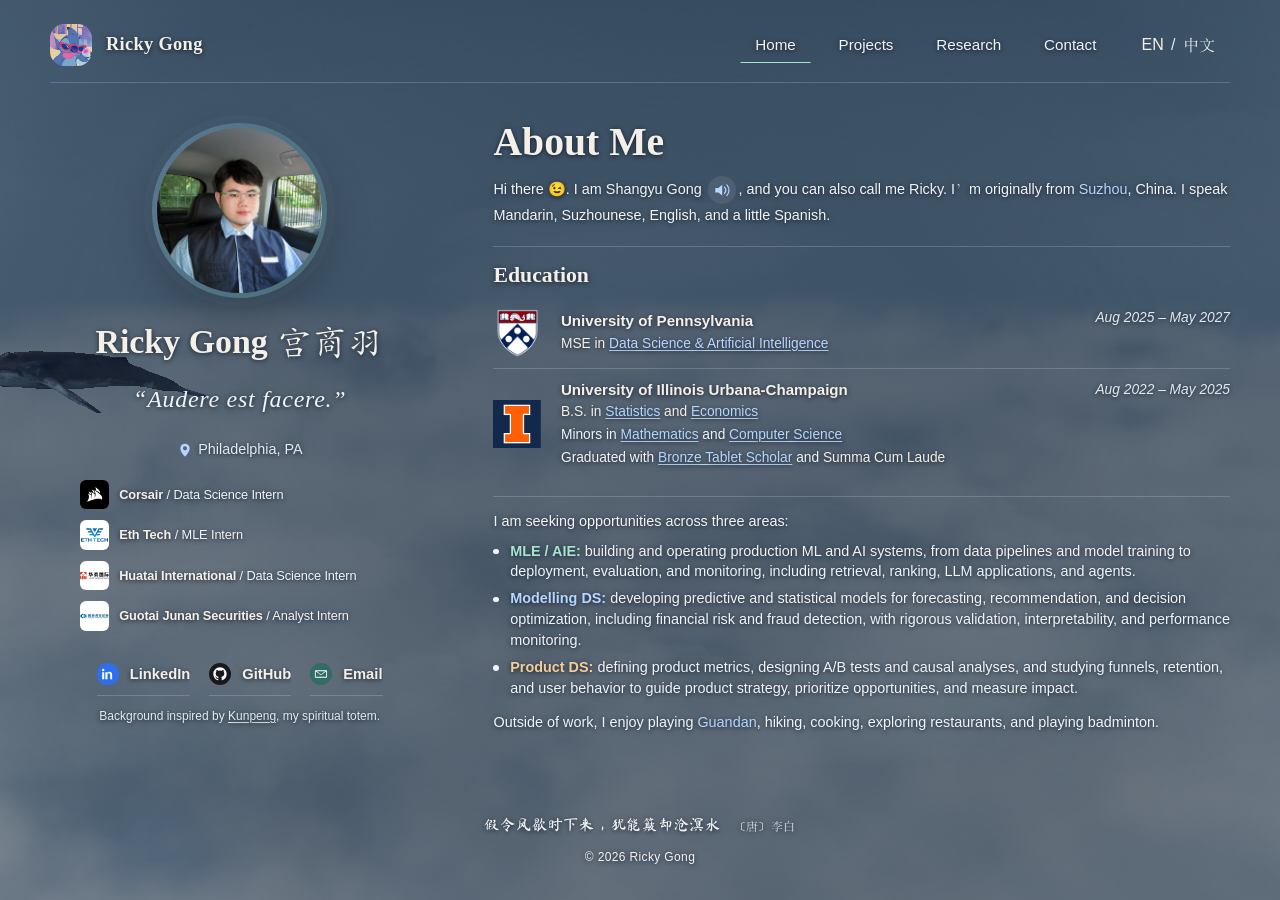
==== commit 390b049d: "Move Admin button to Contact footer" ====
--- a/index.html
+++ b/index.html
@@ -17,7 +17,7 @@
     <link rel="icon" type="image/jpeg" href="./assets/favicon.jpg?v=20260407-detail-mobile-2022" />
     <link rel="preconnect" href="https://fonts.googleapis.com" />
     <link rel="preconnect" href="https://fonts.gstatic.com" crossorigin />
-    <link rel="stylesheet" href="./styles.css?v=20261106-portfolio-admin-0076" />
+    <link rel="stylesheet" href="./styles.css?v=20261106-contact-admin-0077" />
     <script src="./locale.js?v=20260407-detail-mobile-2022"></script>
   </head>
   <body data-view="home" data-sky>
@@ -146,10 +146,18 @@
             <div class="contact-actions">
               <div class="contact-booking-grid" id="contact-booking"></div>
               <div class="hero-link-row contact-link-row" id="contact-links"></div>
-              <div><a class="back-link" id="contact-admin" href="./admin/">Admin</a></div>
             </div>
           </div>
-          <p class="site-credits">Background artwork: <a href="https://sketchfab.com/3d-models/blue-whale-textured-d24d19021c724c3a9134eebcb76b0e0f" target="_blank" rel="noreferrer">Blue Whale — Bohdan Lvov</a>, <a href="https://creativecommons.org/licenses/by/4.0/" target="_blank" rel="noreferrer">CC BY 4.0</a>; scene lighting, scale and flight path adapted for this site. Cloud texture: <a href="https://github.com/pmndrs/assets#textures" target="_blank" rel="noreferrer">pmndrs/assets, CC0</a>.</p>
+          <footer class="contact-footer">
+            <p class="site-credits">Background artwork: <a href="https://sketchfab.com/3d-models/blue-whale-textured-d24d19021c724c3a9134eebcb76b0e0f" target="_blank" rel="noreferrer">Blue Whale — Bohdan Lvov</a>, <a href="https://creativecommons.org/licenses/by/4.0/" target="_blank" rel="noreferrer">CC BY 4.0</a>; scene lighting, scale and flight path adapted for this site. Cloud texture: <a href="https://github.com/pmndrs/assets#textures" target="_blank" rel="noreferrer">pmndrs/assets, CC0</a>.</p>
+            <a class="button button-secondary contact-admin-button" href="./admin/">
+              <svg viewBox="0 0 24 24" width="16" height="16" fill="none" stroke="currentColor" stroke-width="1.75" aria-hidden="true">
+                <rect x="5" y="10" width="14" height="11" rx="2" />
+                <path d="M8 10V7a4 4 0 0 1 8 0v3" />
+              </svg>
+              <span id="contact-admin">Admin</span>
+            </a>
+          </footer>
         </section>
       </main>
     </div>
@@ -160,8 +168,8 @@
     </dialog>
 
     <script src="./projects-data.js?v=20260826-hero-industry-0005"></script>
-    <script src="./script.js?v=20261106-portfolio-admin-0076"></script>
-    <script src="./site-background.js?v=20261106-portfolio-admin-0076"></script>
-    <script src="./site-analytics.js?v=20261106-portfolio-admin-0076"></script>
+    <script src="./script.js?v=20261106-contact-admin-0077"></script>
+    <script src="./site-background.js?v=20261106-contact-admin-0077"></script>
+    <script src="./site-analytics.js?v=20261106-contact-admin-0077"></script>
   </body>
 </html>
--- a/styles.css
+++ b/styles.css
@@ -2159,8 +2159,30 @@
 body[data-sky] .contact-action-card { padding: 1.1rem 0; border-bottom: 1px solid var(--surface-border); }
 body[data-sky] .contact-action-card:hover,
 body[data-sky] .contact-action-card:focus-visible { border-bottom-color: var(--accent); }
-body[data-sky] .site-credits { margin: 1.5rem 0 0; padding-top: 1rem; border-top: 1px solid var(--surface-border); font-size: .72rem; line-height: 1.65; color: var(--text-muted); }
+.contact-footer {
+  display: flex;
+  flex-wrap: wrap;
+  align-items: center;
+  gap: .75rem 1.5rem;
+  margin-top: 1.5rem;
+  padding-top: 1rem;
+  border-top: 1px solid var(--surface-border);
+}
+body[data-sky] .site-credits { flex: 1 1 28rem; margin: 0; font-size: .72rem; line-height: 1.65; color: var(--text-muted); }
 body[data-sky] .site-credits a { color: var(--accent-2); text-decoration: underline; }
+.contact-admin-button {
+  display: inline-flex;
+  align-items: center;
+  gap: .45rem;
+  min-height: 44px;
+  margin-inline-start: auto;
+  padding: .45rem .95rem;
+  border-color: var(--surface-border);
+  font-size: .8rem;
+  white-space: nowrap;
+}
+.contact-admin-button:hover { border-color: var(--accent); }
+.contact-admin-button:focus-visible { outline: 2px solid var(--accent); outline-offset: 3px; }
 body[data-sky] .detail-topbar { padding-bottom: 1rem; border-bottom: 1px solid var(--surface-border); }
 body[data-sky] .detail-topbar .back-link { margin-bottom: 0; }
 body[data-sky] .project-detail-hero { padding: 2rem 0 0; }
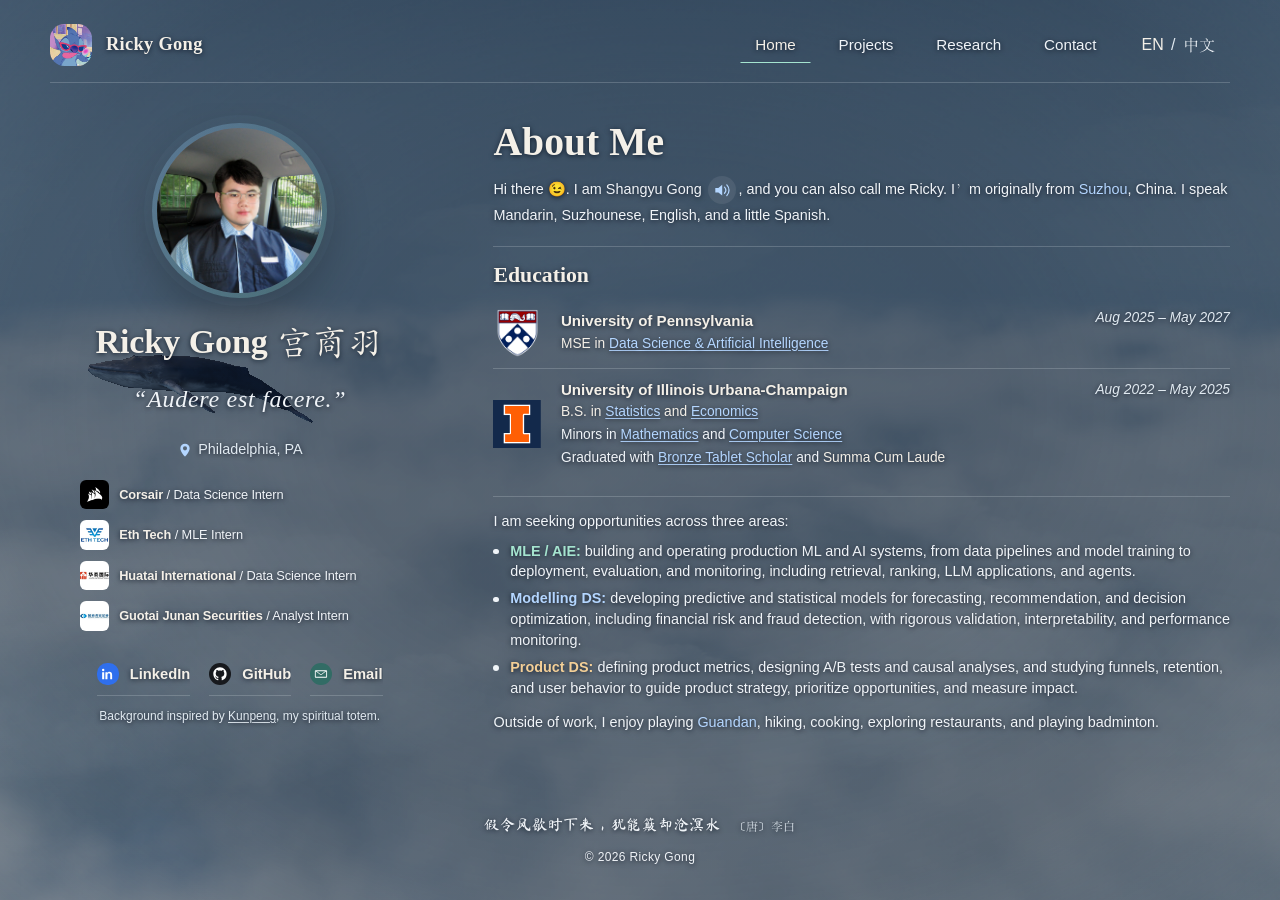
==== commit 96604dc8: "Restore Cloudflare visitor analytics reporting" ====
--- a/index.html
+++ b/index.html
@@ -17,7 +17,7 @@
     <link rel="icon" type="image/jpeg" href="./assets/favicon.jpg?v=20260407-detail-mobile-2022" />
     <link rel="preconnect" href="https://fonts.googleapis.com" />
     <link rel="preconnect" href="https://fonts.gstatic.com" crossorigin />
-    <link rel="stylesheet" href="./styles.css?v=20261106-contact-admin-0077" />
+    <link rel="stylesheet" href="./styles.css?v=20261117-analytics-beacon-0078" />
     <script src="./locale.js?v=20260407-detail-mobile-2022"></script>
   </head>
   <body data-view="home" data-sky>
@@ -168,8 +168,8 @@
     </dialog>
 
     <script src="./projects-data.js?v=20260826-hero-industry-0005"></script>
-    <script src="./script.js?v=20261106-contact-admin-0077"></script>
-    <script src="./site-background.js?v=20261106-contact-admin-0077"></script>
-    <script src="./site-analytics.js?v=20261106-contact-admin-0077"></script>
+    <script src="./script.js?v=20261117-analytics-beacon-0078"></script>
+    <script src="./site-background.js?v=20261117-analytics-beacon-0078"></script>
+    <script src="./site-analytics.js?v=20261117-analytics-beacon-0078"></script>
   </body>
 </html>
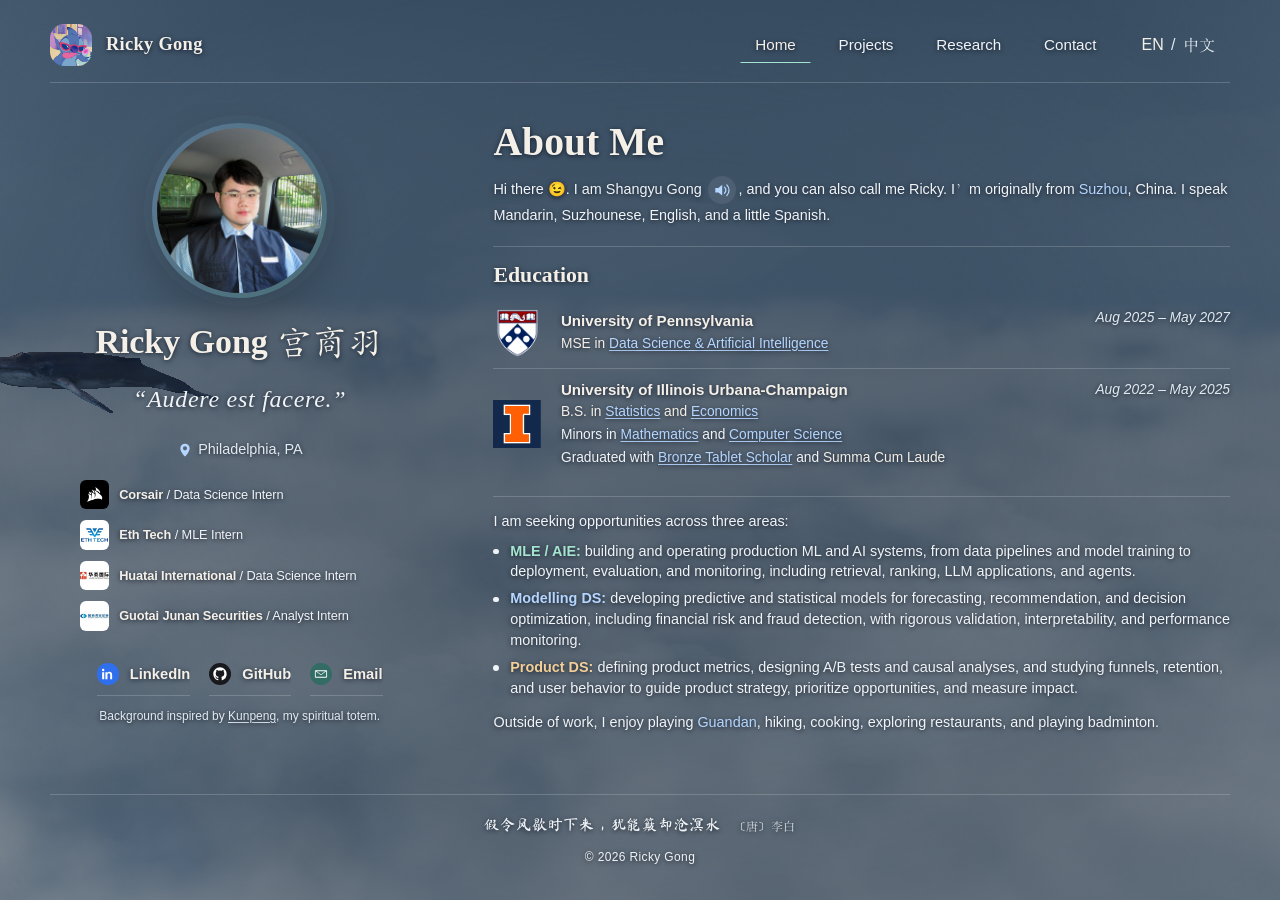
==== commit f9363ac5: "Keep homepage footer below growing content Use the viewport as a minimum height so longer homepage c" ====
--- a/index.html
+++ b/index.html
@@ -17,7 +17,7 @@
     <link rel="icon" type="image/jpeg" href="./assets/favicon.jpg?v=20260407-detail-mobile-2022" />
     <link rel="preconnect" href="https://fonts.googleapis.com" />
     <link rel="preconnect" href="https://fonts.gstatic.com" crossorigin />
-    <link rel="stylesheet" href="./styles.css?v=20261117-analytics-beacon-0078" />
+    <link rel="stylesheet" href="./styles.css?v=20261123-home-footer-0079" />
     <script src="./locale.js?v=20260407-detail-mobile-2022"></script>
   </head>
   <body data-view="home" data-sky>
@@ -168,7 +168,7 @@
     </dialog>
 
     <script src="./projects-data.js?v=20260826-hero-industry-0005"></script>
-    <script src="./script.js?v=20261117-analytics-beacon-0078"></script>
+    <script src="./script.js?v=20261123-home-footer-0079"></script>
     <script src="./site-background.js?v=20261117-analytics-beacon-0078"></script>
     <script src="./site-analytics.js?v=20261117-analytics-beacon-0078"></script>
   </body>
--- a/styles.css
+++ b/styles.css
@@ -2000,7 +2000,8 @@
   align-items: baseline;
   gap: .3rem .8rem;
   margin-top: 1.25rem;
-  padding: .75rem 0 clamp(1rem, 2vh, 1.5rem);
+  padding: 1rem 0 clamp(1rem, 2vh, 1.5rem);
+  border-top: 1px solid var(--surface-border);
   text-align: center;
   color: var(--text-muted);
 }
@@ -2231,12 +2232,10 @@
 body[data-sky] .project-detail-article ul { text-align: left; }
 
 @media (min-width: 981px) and (min-height: 700px) {
-  body[data-view="home"] { overflow: hidden; }
-  body[data-view="home"] .page-shell { height: 100dvh; display: flex; flex-direction: column; }
-  body[data-view="home"] .view-stage { flex: 1; min-height: 0; padding: 1.25rem 0 1rem; }
-  body[data-view="home"] #home { min-height: 0; height: 100%; padding: 0; display: flex; flex-direction: column; }
-  body[data-view="home"] .home-overview { flex: 1; min-height: 0; }
-  body[data-view="home"] .home-poem { flex-shrink: 0; margin-top: .75rem; padding: .35rem 0 clamp(1rem, 2vh, 1.5rem); }
+  body[data-view="home"] .page-shell { min-height: 100dvh; display: flex; flex-direction: column; }
+  body[data-view="home"] .view-stage { flex: 1; display: grid; min-height: auto; padding: 1.25rem 0 1rem; }
+  body[data-view="home"] #home { min-height: auto; padding: 0; display: flex; flex-direction: column; }
+  body[data-view="home"] .home-overview { flex: 1 0 auto; }
 }
 @media (min-width: 981px) and (min-height: 700px) and (max-height: 800px) {
   body[data-view="home"] .site-header { padding-top: 1rem; padding-bottom: .75rem; }
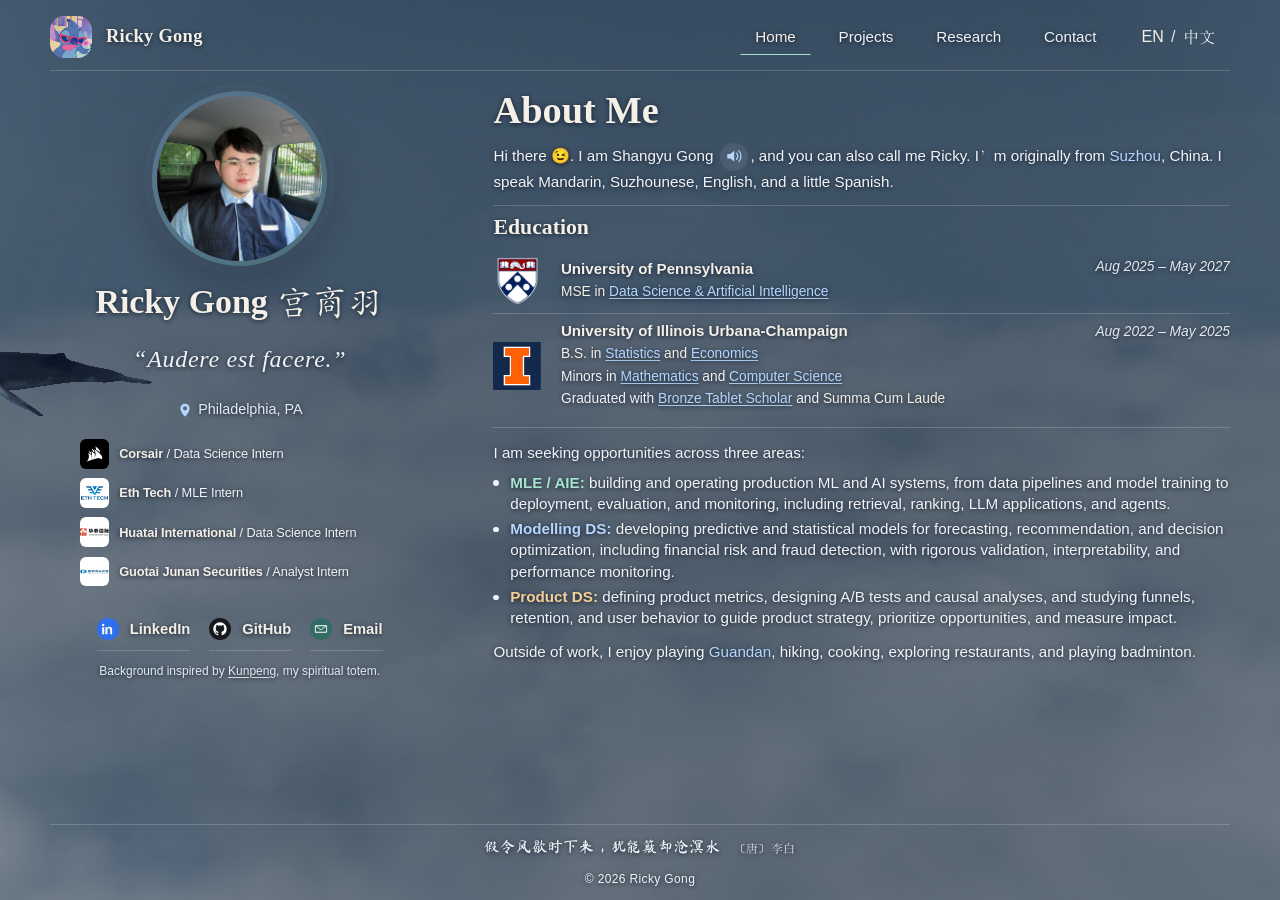
==== commit 0ab43251: "Keep the homepage poem visible in shorter windows" ====
--- a/index.html
+++ b/index.html
@@ -17,7 +17,7 @@
     <link rel="icon" type="image/jpeg" href="./assets/favicon.jpg?v=20260407-detail-mobile-2022" />
     <link rel="preconnect" href="https://fonts.googleapis.com" />
     <link rel="preconnect" href="https://fonts.gstatic.com" crossorigin />
-    <link rel="stylesheet" href="./styles.css?v=20261123-home-footer-0079" />
+    <link rel="stylesheet" href="./styles.css?v=20261124-home-footer-0080" />
     <script src="./locale.js?v=20260407-detail-mobile-2022"></script>
   </head>
   <body data-view="home" data-sky>
@@ -168,7 +168,7 @@
     </dialog>
 
     <script src="./projects-data.js?v=20260826-hero-industry-0005"></script>
-    <script src="./script.js?v=20261123-home-footer-0079"></script>
+    <script src="./script.js?v=20261124-home-footer-0080"></script>
     <script src="./site-background.js?v=20261117-analytics-beacon-0078"></script>
     <script src="./site-analytics.js?v=20261117-analytics-beacon-0078"></script>
   </body>
--- a/styles.css
+++ b/styles.css
@@ -2231,24 +2231,25 @@
 body[data-sky] .project-detail-article p,
 body[data-sky] .project-detail-article ul { text-align: left; }
 
-@media (min-width: 981px) and (min-height: 700px) {
-  body[data-view="home"] .page-shell { min-height: 100dvh; display: flex; flex-direction: column; }
-  body[data-view="home"] .view-stage { flex: 1; display: grid; min-height: auto; padding: 1.25rem 0 1rem; }
-  body[data-view="home"] #home { min-height: auto; padding: 0; display: flex; flex-direction: column; }
-  body[data-view="home"] .home-overview { flex: 1 0 auto; }
-}
-@media (min-width: 981px) and (min-height: 700px) and (max-height: 800px) {
+body[data-view="home"] .page-shell { min-height: 100dvh; display: flex; flex-direction: column; }
+body[data-view="home"] .view-stage { flex: 1; display: flex; flex-direction: column; min-height: 0; padding: 1.25rem 0 0; }
+body[data-view="home"] #home { flex: 1; min-height: 0; padding: 0; display: flex; flex-direction: column; }
+body[data-view="home"] .home-overview { flex: 1 0 auto; }
+
+@media (min-width: 981px) and (max-height: 950px) {
   body[data-view="home"] .site-header { padding-top: 1rem; padding-bottom: .75rem; }
+  body[data-view="home"] .view-stage { padding-top: .75rem; }
   body[data-view="home"] .hero-stage,
   body[data-view="home"] .home-about { padding-top: .5rem; padding-bottom: .5rem; }
   body[data-view="home"] .hero-stage { gap: .5rem; }
   body[data-view="home"] .hero-industry-list .industry-entry { padding: .3rem 0; }
   body[data-view="home"] .home-about .education-section { margin-top: .75rem; padding: .6rem 0; }
   body[data-view="home"] .education-entry { padding: .5rem 0; }
-  body[data-view="home"] .home-about-prose p { font-size: .86rem; line-height: 1.45; }
+  body[data-view="home"] .home-about-prose p { font-size: clamp(.86rem, 1.7vh, .95rem); line-height: 1.45; }
   body[data-view="home"] .about-focus-list > span { margin-top: .25rem; line-height: 1.4; }
   body[data-view="home"] .home-about h2 { font-size: 2.4rem; }
   body[data-view="home"] .intro-card h1 { font-size: 2.2rem; }
+  body[data-view="home"] .home-poem { margin-top: .75rem; padding: .5rem 0 .75rem; }
 }
 
 body[data-sky] .focus-role { color: var(--accent); font-weight: 600; }
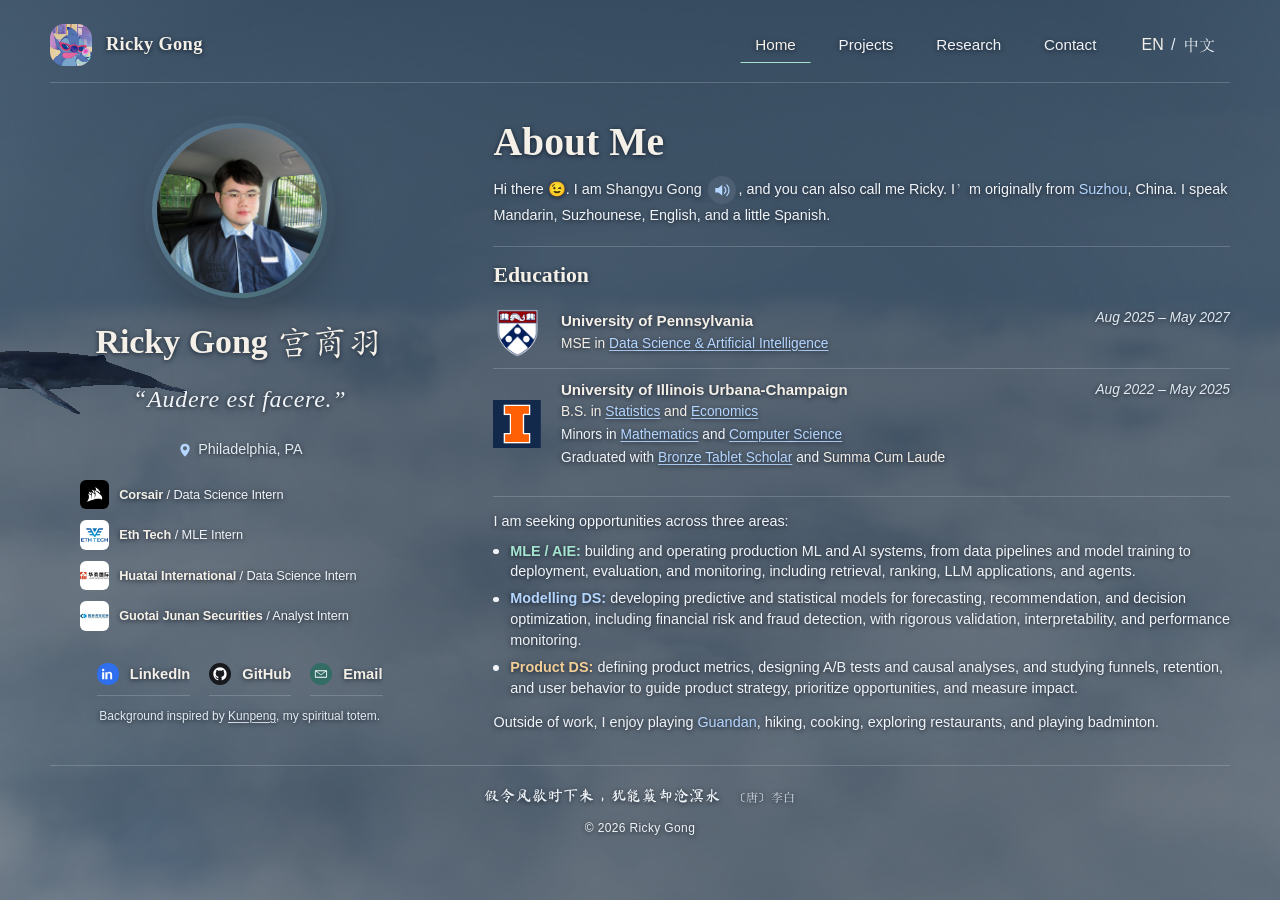
==== commit 3563903b: "Restore homepage typography and place the footer after content" ====
--- a/index.html
+++ b/index.html
@@ -17,7 +17,7 @@
     <link rel="icon" type="image/jpeg" href="./assets/favicon.jpg?v=20260407-detail-mobile-2022" />
     <link rel="preconnect" href="https://fonts.googleapis.com" />
     <link rel="preconnect" href="https://fonts.gstatic.com" crossorigin />
-    <link rel="stylesheet" href="./styles.css?v=20261124-home-footer-0080" />
+    <link rel="stylesheet" href="./styles.css?v=20261124-home-flow-0081" />
     <script src="./locale.js?v=20260407-detail-mobile-2022"></script>
   </head>
   <body data-view="home" data-sky>
@@ -168,7 +168,7 @@
     </dialog>
 
     <script src="./projects-data.js?v=20260826-hero-industry-0005"></script>
-    <script src="./script.js?v=20261124-home-footer-0080"></script>
+    <script src="./script.js?v=20261124-home-flow-0081"></script>
     <script src="./site-background.js?v=20261117-analytics-beacon-0078"></script>
     <script src="./site-analytics.js?v=20261117-analytics-beacon-0078"></script>
   </body>
--- a/styles.css
+++ b/styles.css
@@ -1999,7 +1999,7 @@
   justify-content: center;
   align-items: baseline;
   gap: .3rem .8rem;
-  margin-top: 1.25rem;
+  margin-top: .75rem;
   padding: 1rem 0 clamp(1rem, 2vh, 1.5rem);
   border-top: 1px solid var(--surface-border);
   text-align: center;
@@ -2129,7 +2129,7 @@
 body[data-sky] a:focus-visible,
 body[data-sky] button:focus-visible,
 body[data-sky] summary:focus-visible { outline: 2px solid var(--accent-2); outline-offset: 4px; }
-body[data-sky] .home-poem { margin-top: 2rem; color: var(--text-soft); }
+body[data-sky] .home-poem { color: var(--text-soft); }
 body[data-sky] .project-section-header { margin-bottom: .5rem; }
 body[data-sky] .project-section-intro { max-width: 58rem; }
 body[data-sky] .project-nav-pill {
@@ -2231,26 +2231,8 @@
 body[data-sky] .project-detail-article p,
 body[data-sky] .project-detail-article ul { text-align: left; }
 
-body[data-view="home"] .page-shell { min-height: 100dvh; display: flex; flex-direction: column; }
-body[data-view="home"] .view-stage { flex: 1; display: flex; flex-direction: column; min-height: 0; padding: 1.25rem 0 0; }
-body[data-view="home"] #home { flex: 1; min-height: 0; padding: 0; display: flex; flex-direction: column; }
-body[data-view="home"] .home-overview { flex: 1 0 auto; }
-
-@media (min-width: 981px) and (max-height: 950px) {
-  body[data-view="home"] .site-header { padding-top: 1rem; padding-bottom: .75rem; }
-  body[data-view="home"] .view-stage { padding-top: .75rem; }
-  body[data-view="home"] .hero-stage,
-  body[data-view="home"] .home-about { padding-top: .5rem; padding-bottom: .5rem; }
-  body[data-view="home"] .hero-stage { gap: .5rem; }
-  body[data-view="home"] .hero-industry-list .industry-entry { padding: .3rem 0; }
-  body[data-view="home"] .home-about .education-section { margin-top: .75rem; padding: .6rem 0; }
-  body[data-view="home"] .education-entry { padding: .5rem 0; }
-  body[data-view="home"] .home-about-prose p { font-size: clamp(.86rem, 1.7vh, .95rem); line-height: 1.45; }
-  body[data-view="home"] .about-focus-list > span { margin-top: .25rem; line-height: 1.4; }
-  body[data-view="home"] .home-about h2 { font-size: 2.4rem; }
-  body[data-view="home"] .intro-card h1 { font-size: 2.2rem; }
-  body[data-view="home"] .home-poem { margin-top: .75rem; padding: .5rem 0 .75rem; }
-}
+body[data-view="home"] .view-stage { min-height: 0; padding: 1.25rem 0 0; }
+body[data-view="home"] #home { min-height: 0; padding: 0; }
 
 body[data-sky] .focus-role { color: var(--accent); font-weight: 600; }
 body[data-sky] .focus-role-ml { color: var(--accent-2); }
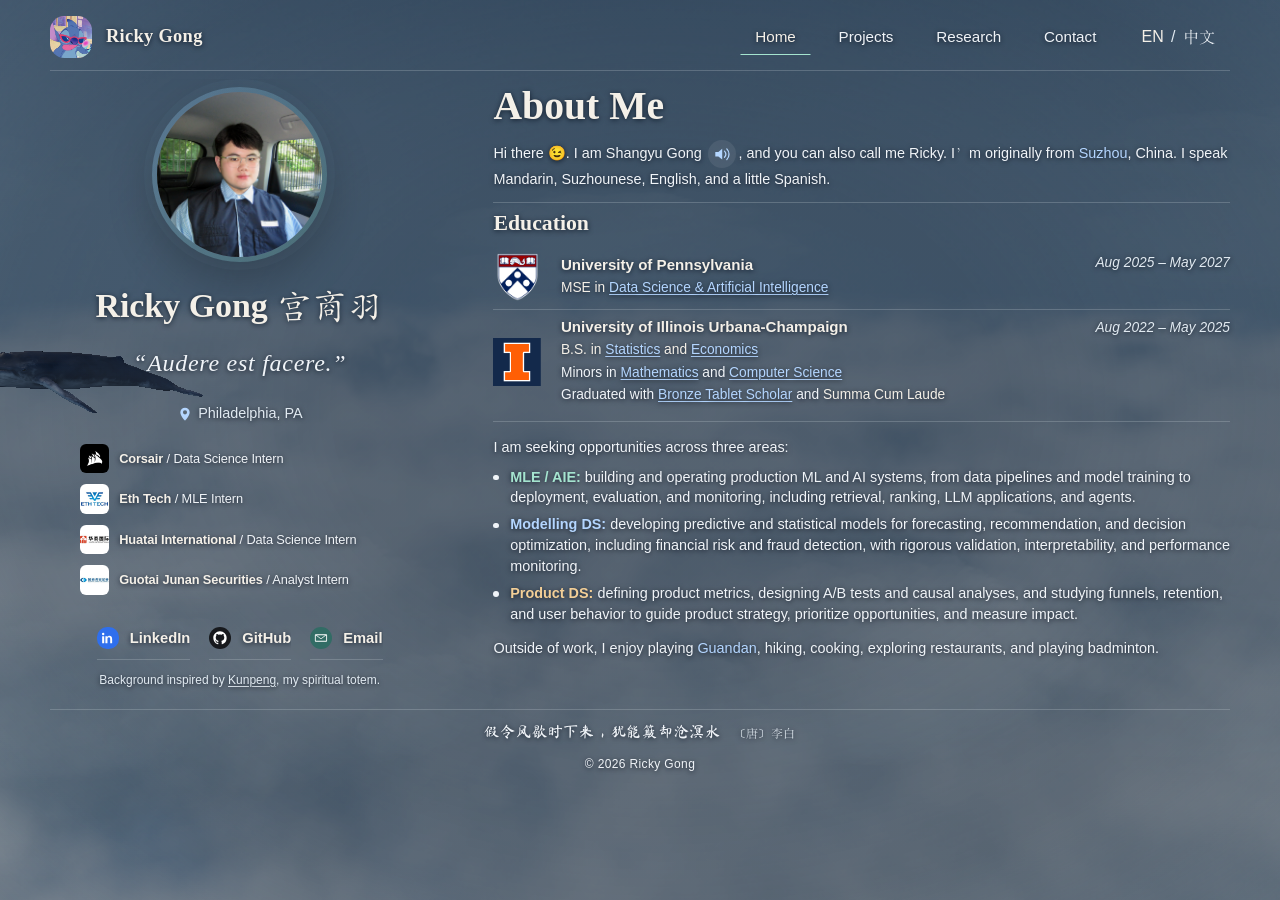
==== commit 9428c40e: "Fit the homepage copyright in the desktop viewport" ====
--- a/index.html
+++ b/index.html
@@ -17,7 +17,7 @@
     <link rel="icon" type="image/jpeg" href="./assets/favicon.jpg?v=20260407-detail-mobile-2022" />
     <link rel="preconnect" href="https://fonts.googleapis.com" />
     <link rel="preconnect" href="https://fonts.gstatic.com" crossorigin />
-    <link rel="stylesheet" href="./styles.css?v=20261124-home-flow-0081" />
+    <link rel="stylesheet" href="./styles.css?v=20261124-home-copyright-0082" />
     <script src="./locale.js?v=20260407-detail-mobile-2022"></script>
   </head>
   <body data-view="home" data-sky>
@@ -168,7 +168,7 @@
     </dialog>
 
     <script src="./projects-data.js?v=20260826-hero-industry-0005"></script>
-    <script src="./script.js?v=20261124-home-flow-0081"></script>
+    <script src="./script.js?v=20261124-home-copyright-0082"></script>
     <script src="./site-background.js?v=20261117-analytics-beacon-0078"></script>
     <script src="./site-analytics.js?v=20261117-analytics-beacon-0078"></script>
   </body>
--- a/styles.css
+++ b/styles.css
@@ -2234,6 +2234,16 @@
 body[data-view="home"] .view-stage { min-height: 0; padding: 1.25rem 0 0; }
 body[data-view="home"] #home { min-height: 0; padding: 0; }
 
+@media (min-width: 981px) and (max-height: 980px) {
+  body[data-view="home"] .site-header { padding-block: 1rem .75rem; }
+  body[data-view="home"] .view-stage { padding-top: .5rem; }
+  body[data-view="home"] .hero-stage,
+  body[data-view="home"] .home-about { padding-block: .5rem; }
+  body[data-view="home"] .education-section { margin-top: .75rem; padding-block: .5rem; }
+  body[data-view="home"] .education-entry { padding-block: .5rem; }
+  body[data-view="home"] .home-poem { padding-block: .5rem; }
+}
+
 body[data-sky] .focus-role { color: var(--accent); font-weight: 600; }
 body[data-sky] .focus-role-ml { color: var(--accent-2); }
 body[data-sky] .focus-role-product { color: var(--accent-3); }
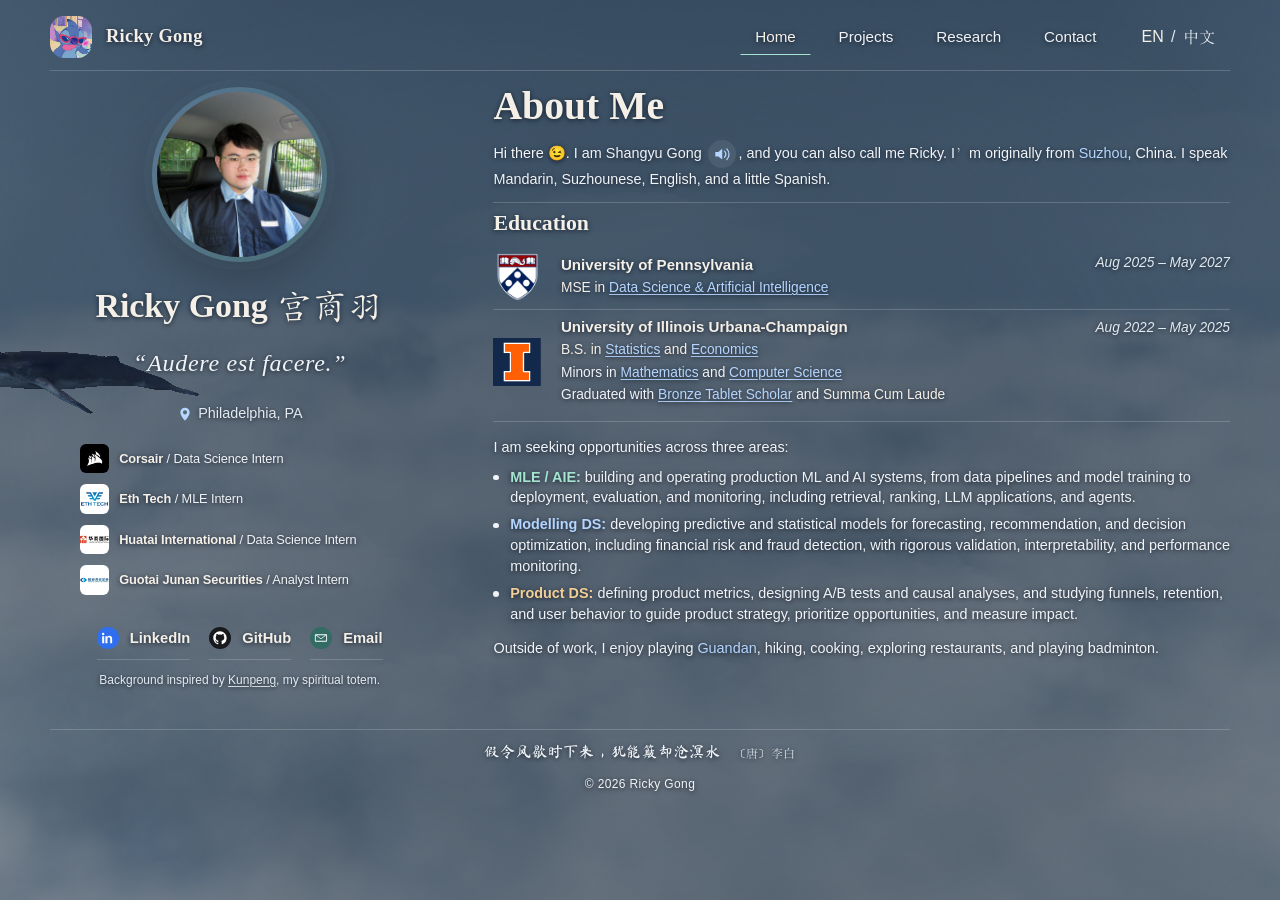
==== commit 6aeaaa23: "Lower the homepage footer when the viewport has room" ====
--- a/index.html
+++ b/index.html
@@ -17,7 +17,7 @@
     <link rel="icon" type="image/jpeg" href="./assets/favicon.jpg?v=20260407-detail-mobile-2022" />
     <link rel="preconnect" href="https://fonts.googleapis.com" />
     <link rel="preconnect" href="https://fonts.gstatic.com" crossorigin />
-    <link rel="stylesheet" href="./styles.css?v=20261124-home-copyright-0082" />
+    <link rel="stylesheet" href="./styles.css?v=20261124-home-footer-offset-0083" />
     <script src="./locale.js?v=20260407-detail-mobile-2022"></script>
   </head>
   <body data-view="home" data-sky>
@@ -168,7 +168,7 @@
     </dialog>
 
     <script src="./projects-data.js?v=20260826-hero-industry-0005"></script>
-    <script src="./script.js?v=20261124-home-copyright-0082"></script>
+    <script src="./script.js?v=20261124-home-footer-offset-0083"></script>
     <script src="./site-background.js?v=20261117-analytics-beacon-0078"></script>
     <script src="./site-analytics.js?v=20261117-analytics-beacon-0078"></script>
   </body>
--- a/styles.css
+++ b/styles.css
@@ -2234,6 +2234,27 @@
 body[data-view="home"] .view-stage { min-height: 0; padding: 1.25rem 0 0; }
 body[data-view="home"] #home { min-height: 0; padding: 0; }
 
+@media (min-width: 981px) {
+  body[data-view="home"] .page-shell {
+    display: flex;
+    flex-direction: column;
+    min-height: 100dvh;
+  }
+  body[data-view="home"] .view-stage,
+  body[data-view="home"] #home {
+    display: flex;
+    flex: 1;
+    flex-direction: column;
+  }
+  /* Use spare viewport height for a small gap before the footer. */
+  body[data-view="home"] #home::after {
+    content: "";
+    flex: 1 1 0px;
+    max-block-size: 1.25rem;
+  }
+  body[data-view="home"] .home-poem { order: 1; }
+}
+
 @media (min-width: 981px) and (max-height: 980px) {
   body[data-view="home"] .site-header { padding-block: 1rem .75rem; }
   body[data-view="home"] .view-stage { padding-top: .5rem; }
